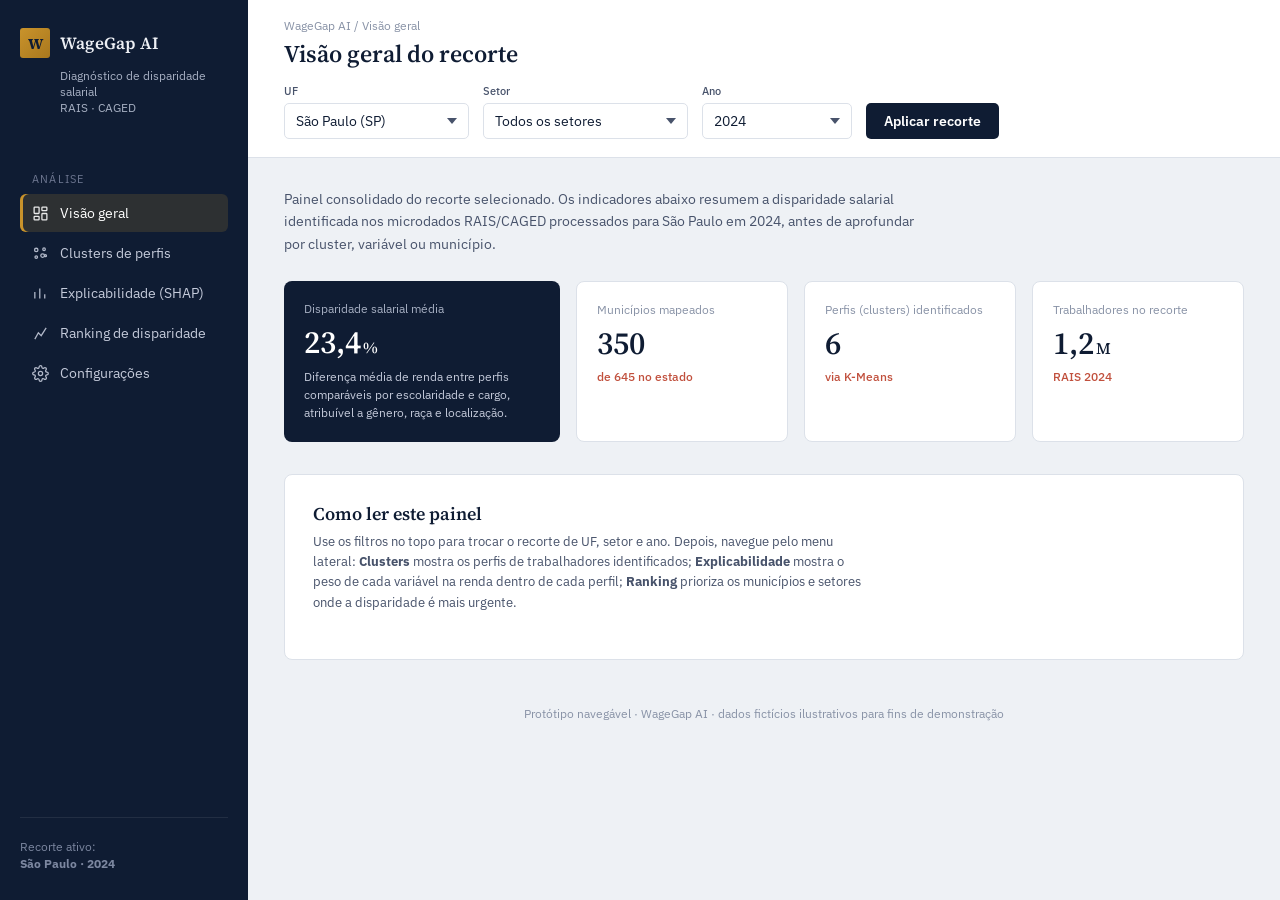
==== Front-end/index.html @ 0da6ce78 "aplicando docker e construindo o banco Aplicamos o docker compose no projeto, isso permite definir e" ====
<!DOCTYPE html>
<html lang="pt-BR">
<head>
  <meta charset="UTF-8">
  <meta name="viewport" content="width=device-width, initial-scale=1.0">
  <title>WageGap AI — Protótipo</title>

  <!-- Google Fonts -->
  <link rel="preconnect" href="https://fonts.googleapis.com">
  <link href="https://fonts.googleapis.com/css2?family=Source+Serif+4:opsz,wght@8..60,400;8..60,500;8..60,600;8..60,700&family=IBM+Plex+Sans:wght@400;500;600;700&display=swap" rel="stylesheet">

  <!-- Estilos CSS -->
  <link rel="stylesheet" href="style.css">
</head>

<body>

  <!-- Container principal da aplicação -->
  <div class="app">

    <!-- Início da Sidebar (Menu Lateral) -->
    <aside class="sidebar">

      <!-- Logo e Identidade da Marca -->
      <div class="brand">
        <div class="brand-mark">W</div>
        <div class="brand-name">WageGap AI</div>
      </div>

      <div class="brand-sub">
        Diagnóstico de disparidade salarial<br>
        RAIS · CAGED
      </div>

      <!-- Rótulo da Seção de Navegação -->
      <div class="nav-section-label">
        Análise
      </div>

      <!-- Links/Botões de Navegação Principal -->
      <nav class="primary-nav">

        <button class="nav-item active" data-target="screen-home">
          <svg class="nav-icon" viewBox="0 0 24 24" fill="none" stroke="currentColor" stroke-width="1.8">
            <rect x="3" y="3" width="7" height="9" rx="1"/>
            <rect x="14" y="3" width="7" height="5" rx="1"/>
            <rect x="14" y="12" width="7" height="9" rx="1"/>
            <rect x="3" y="16" width="7" height="5" rx="1"/>
          </svg>
          Visão geral
        </button>

        <button class="nav-item" data-target="screen-clusters">
          <svg class="nav-icon" viewBox="0 0 24 24" fill="none" stroke="currentColor" stroke-width="1.8">
            <circle cx="6" cy="7" r="2.4"/>
            <circle cx="17" cy="6" r="1.8"/>
            <circle cx="15" cy="15" r="2.6"/>
            <circle cx="6" cy="17" r="1.8"/>
            <circle cx="19" cy="15" r="1.4"/>
          </svg>
          Clusters de perfis
        </button>

        <button class="nav-item" data-target="screen-shap">
          <svg class="nav-icon" viewBox="0 0 24 24" fill="none" stroke="currentColor" stroke-width="1.8">
            <path d="M4 19V10 M11 19V5 M18 19V13"/>
          </svg>
          Explicabilidade (SHAP)
        </button>

        <button class="nav-item" data-target="screen-ranking">
          <svg class="nav-icon" viewBox="0 0 24 24" fill="none" stroke="currentColor" stroke-width="1.8">
            <path d="M4 20L9 11L13 15L20 4"/>
          </svg>
          Ranking de disparidade
        </button>

        <button class="nav-item" data-target="screen-settings">
          <svg class="nav-icon" viewBox="0 0 24 24" fill="none" stroke="currentColor" stroke-width="1.8" stroke-linecap="round" stroke-linejoin="round">
            <circle cx="12" cy="12" r="3"/>
            <path d="M19.4 15a1.65 1.65 0 0 0 .33 1.82l.06.06a2 2 0 0 1 0 2.83 2 2 0 0 1-2.83 0l-.06-.06a1.65 1.65 0 0 0-1.82-.33 1.65 1.65 0 0 0-1 1.51V21a2 2 0 0 1-2 2 2 2 0 0 1-2-2v-.09A1.65 1.65 0 0 0 9 19.4a1.65 1.65 0 0 0-1.82.33l-.06.06a2 2 0 0 1-2.83 0 2 2 0 0 1 0-2.83l.06-.06a1.65 1.65 0 0 0 .33-1.82 1.65 1.65 0 0 0-1.51-1H3a2 2 0 0 1-2-2 2 2 0 0 1 2-2h.09A1.65 1.65 0 0 0 4.6 9a1.65 1.65 0 0 0-.33-1.82l-.06-.06a2 2 0 0 1 0-2.83 2 2 0 0 1 2.83 0l.06.06a1.65 1.65 0 0 0 1.82.33H9a1.65 1.65 0 0 0 1-1.51V3a2 2 0 0 1 2-2 2 2 0 0 1 2 2v.09a1.65 1.65 0 0 0 1 1.51 1.65 1.65 0 0 0 1.82-.33l.06-.06a2 2 0 0 1 2.83 0 2 2 0 0 1 0 2.83l-.06.06a1.65 1.65 0 0 0-.33 1.82V9a1.65 1.65 0 0 0 1.51 1H21a2 2 0 0 1 2 2 2 2 0 0 1-2 2h-.09a1.65 1.65 0 0 0-1.51 1z"/>
          </svg>
          Configurações
        </button>

      </nav>

      <!-- Rodapé da Sidebar (Informações do Recorte Ativo) -->
      <div class="sidebar-footer">
        Recorte ativo:<br>
        <strong>São Paulo · 2024</strong>
      </div>

    </aside>
    <!-- Fim da Sidebar -->


    <!-- Início da Área Principal (Main Content) -->
    <main>

      <!-- Início do Topbar / Navbar (Cabeçalho) -->
      <div class="topbar">

        <div class="breadcrumb" id="breadcrumb">
          WageGap AI / Visão geral
        </div>

        <h1 id="page-title">
          Visão geral do recorte
        </h1>

        <!-- Filtros do Topbar -->
        <div class="filters">

          <div class="field">
            <label for="f-uf">UF</label>
            <select id="f-uf">
              <option>São Paulo (SP)</option>
              <option>Bahia (BA)</option>
              <option>Amazonas (AM)</option>
              <option>Rio Grande do Sul (RS)</option>
            </select>
          </div>

          <div class="field">
            <label for="f-setor">Setor</label>
            <select id="f-setor">
              <option>Todos os setores</option>
              <option>Tecnologia da Informação</option>
              <option>Indústria Automotiva</option>
              <option>Comércio Varejista</option>
              <option>Construção Civil</option>
              <option>Saúde</option>
            </select>
          </div>

          <div class="field">
            <label for="f-ano">Ano</label>
            <select id="f-ano">
              <option>2024</option>
              <option>2023</option>
              <option>2022</option>
            </select>
          </div>

          <button class="btn-apply">
            Aplicar recorte
          </button>

        </div>

      </div>
      <!-- Fim do Topbar -->


      <!-- Início do Conteúdo das Telas -->
      <div class="content">

        <!-- Tela 1: Visão Geral -->
        <section class="screen active" id="screen-home">

          <p class="lede">
            Painel consolidado do recorte selecionado.
            Os indicadores abaixo resumem a disparidade salarial
            identificada nos microdados RAIS/CAGED processados
            para São Paulo em 2024, antes de aprofundar por
            cluster, variável ou município.
          </p>

          <!-- Cards de KPIs -->
          <div class="kpi-row">

            <div class="kpi featured">
              <div class="kpi-label">Disparidade salarial média</div>
              <div class="kpi-value">23,4<small>%</small></div>
              <div class="kpi-note">
                Diferença média de renda entre perfis comparáveis
                por escolaridade e cargo, atribuível a gênero,
                raça e localização.
              </div>
            </div>

            <div class="kpi">
              <div class="kpi-label">Municípios mapeados</div>
              <div class="kpi-value">350</div>
              <div class="kpi-delta">de 645 no estado</div>
            </div>

            <div class="kpi">
              <div class="kpi-label">Perfis (clusters) identificados</div>
              <div class="kpi-value">6</div>
              <div class="kpi-delta">via K-Means</div>
            </div>

            <div class="kpi">
              <div class="kpi-label">Trabalhadores no recorte</div>
              <div class="kpi-value">1,2<small>M</small></div>
              <div class="kpi-delta">RAIS 2024</div>
            </div>

          </div>

          <!-- Bloco Informativo -->
          <section class="block">
            <div class="block-head">
              <h2>Como ler este painel</h2>
            </div>
            <p class="block-desc">
              Use os filtros no topo para trocar o recorte de UF,
              setor e ano. Depois, navegue pelo menu lateral:
              <strong>Clusters</strong> mostra os perfis de
              trabalhadores identificados;
              <strong>Explicabilidade</strong> mostra o peso de
              cada variável na renda dentro de cada perfil;
              <strong>Ranking</strong> prioriza os municípios
              e setores onde a disparidade é mais urgente.
            </p>
          </section>

        </section>


        <!-- Tela 2: Clusters -->
        <section class="screen" id="screen-clusters">

          <p class="lede">
            Segmentação dos trabalhadores do recorte em perfis
            (clusters) com características socioeconômicas
            semelhantes, via K-Means. Cada ponto representa
            um grupo de trabalhadores; a posição reflete renda
            e escolaridade médias.
          </p>

          <section class="block">
            <div class="block-head">
              <h2>Mapa de clusters</h2>
            </div>

            <div class="cluster-layout">

              <!-- Gráfico SVG e Legenda -->
              <div>
                <svg viewBox="0 0 480 300" width="100%" height="auto" role="img" aria-label="Gráfico de dispersão dos clusters">
                  <line x1="40" y1="10" x2="40" y2="260" stroke="#DCE1E9"/>
                  <line x1="40" y1="260" x2="460" y2="260" stroke="#DCE1E9"/>
                  <text x="10" y="20" font-family="IBM Plex Sans" font-size="10" fill="#8892A6">Renda</text>
                  <text x="420" y="278" font-family="IBM Plex Sans" font-size="10" fill="#8892A6">Escolaridade</text>

                  <circle cx="90" cy="210" r="20" fill="#C9932B" opacity="0.75"/>
                  <circle cx="120" cy="230" r="12" fill="#C9932B" opacity="0.55"/>
                  <circle cx="170" cy="150" r="24" fill="#2C7A72" opacity="0.75"/>
                  <circle cx="210" cy="170" r="14" fill="#2C7A72" opacity="0.5"/>
                  <circle cx="280" cy="110" r="27" fill="#48536B" opacity="0.7"/>
                  <circle cx="330" cy="90" r="16" fill="#48536B" opacity="0.5"/>
                  <circle cx="380" cy="60" r="22" fill="#C1503D" opacity="0.7"/>
                  <circle cx="360" cy="140" r="13" fill="#C1503D" opacity="0.45"/>
                </svg>

                <div class="legend">
                  <div class="legend-item">
                    <span class="legend-dot gold"></span>
                    Perfil A — Serviços gerais, baixa escolaridade
                  </div>

                  <div class="legend-item">
                    <span class="legend-dot teal"></span>
                    Perfil B — Técnico, escolaridade média
                  </div>

                  <div class="legend-item">
                    <span class="legend-dot slate"></span>
                    Perfil C — Administrativo/gestão
                  </div>

                  <div class="legend-item">
                    <span class="legend-dot rust"></span>
                    Perfil D — Especialistas, alta escolaridade
                  </div>
                </div>
              </div>

              <!-- Lista de Cards dos Perfis -->
              <div class="cluster-cards">

                <div class="cluster-card profile-a">
                  <h3>Perfil A · Serviços gerais</h3>
                  <p>
                    18% dos trabalhadores do recorte.
                    Maior disparidade de gênero observada
                    entre os 6 perfis (29%).
                  </p>
                </div>

                <div class="cluster-card profile-b">
                  <h3>Perfil B · Técnico</h3>
                  <p>
                    24% dos trabalhadores.
                    Disparidade racial acima da média
                    setorial (21%).
                  </p>
                </div>

                <div class="cluster-card profile-c">
                  <h3>Perfil C · Administrativo/gestão</h3>
                  <p>
                    15% dos trabalhadores.
                    Disparidade concentrada em cargos
                    de liderança (26%).
                  </p>
                </div>

                <div class="cluster-card profile-d">
                  <h3>Perfil D · Especialistas</h3>
                  <p>
                    9% dos trabalhadores.
                    Menor disparidade relativa do
                    recorte (12%).
                  </p>
                </div>

              </div>

            </div>

          </section>

        </section>


        <!-- Tela 3: Explicabilidade (SHAP) -->
        <section class="screen" id="screen-shap">

          <p class="lede">
            Peso relativo de cada variável na composição da renda,
            segundo o modelo de regressão treinado sobre o recorte,
            explicado via SHAP. Selecione um perfil para ver os
            pesos específicos daquele cluster.
          </p>

          <section class="block">
            <div class="block-head">
              <h2>Peso das variáveis na renda</h2>
            </div>

            <div class="shap-controls">
              <div class="field">
                <label for="f-cluster">Perfil (cluster)</label>
                <select id="f-cluster">
                  <option>Perfil A — Serviços gerais</option>
                  <option>Perfil B — Técnico</option>
                  <option>Perfil C — Administrativo/gestão</option>
                  <option>Perfil D — Especialistas</option>
                </select>
              </div>
            </div>

            <!-- Barras de Impacto SHAP -->
            <div class="bar-row">
              <div class="bar-label">Qualificação/cargo</div>
              <div class="bar-track">
                <div class="bar-fill bar-qualificacao">
                  <span>0,41</span>
                </div>
              </div>
            </div>

            <div class="bar-row">
              <div class="bar-label">Gênero</div>
              <div class="bar-track">
                <div class="bar-fill bar-genero">
                  <span>0,29</span>
                </div>
              </div>
            </div>

            <div class="bar-row">
              <div class="bar-label">Localização</div>
              <div class="bar-track">
                <div class="bar-fill bar-localizacao">
                  <span>0,17</span>
                </div>
              </div>
            </div>

            <div class="bar-row">
              <div class="bar-label">Raça</div>
              <div class="bar-track">
                <div class="bar-fill bar-raca">
                  <span>0,13</span>
                </div>
              </div>
            </div>

            <div class="callout">
              No Perfil A (Serviços gerais), gênero responde por
              29% do peso explicativo sobre a renda — acima da
              média do recorte (22%) — indicando prioridade para
              políticas de capacitação voltadas a esse perfil.
            </div>

          </section>

        </section>


        <!-- Tela 4: Ranking de Disparidade -->
        <section class="screen" id="screen-ranking">

          <p class="lede">
            Municípios e setores do recorte ordenados pelo índice
            de disparidade salarial, para priorização de políticas
            públicas de capacitação profissional.
          </p>

          <section class="block">
            <div class="block-head">
              <h2>Ranking de disparidade</h2>
            </div>

            <table>
              <thead>
                <tr>
                  <th class="col-rank">#</th>
                  <th>Município</th>
                  <th>Setor</th>
                  <th class="num">Trabalhadores</th>
                  <th class="num">Índice de disparidade</th>
                  <th class="col-priority">Prioridade</th>
                </tr>
              </thead>

              <tbody>
                <tr class="top">
                  <td><span class="rank-badge">1</span></td>
                  <td>Guarulhos (SP)</td>
                  <td>Indústria Automotiva</td>
                  <td class="num">48.200</td>
                  <td class="num">31,2%</td>
                  <td><span class="pill high">Alta</span></td>
                </tr>

                <tr class="top">
                  <td><span class="rank-badge">2</span></td>
                  <td>Osasco (SP)</td>
                  <td>Comércio Varejista</td>
                  <td class="num">36.900</td>
                  <td class="num">28,7%</td>
                  <td><span class="pill high">Alta</span></td>
                </tr>

                <tr class="top">
                  <td><span class="rank-badge">3</span></td>
                  <td>Campinas (SP)</td>
                  <td>Tecnologia da Informação</td>
                  <td class="num">52.500</td>
                  <td class="num">26,1%</td>
                  <td><span class="pill high">Alta</span></td>
                </tr>

                <tr>
                  <td><span class="rank-badge">4</span></td>
                  <td>São Bernardo do Campo (SP)</td>
                  <td>Indústria Automotiva</td>
                  <td class="num">41.100</td>
                  <td class="num">22,4%</td>
                  <td><span class="pill mid">Média</span></td>
                </tr>

                <tr>
                  <td><span class="rank-badge">5</span></td>
                  <td>Sorocaba (SP)</td>
                  <td>Construção Civil</td>
                  <td class="num">18.300</td>
                  <td class="num">19,8%</td>
                  <td><span class="pill mid">Média</span></td>
                </tr>

                <tr>
                  <td><span class="rank-badge">6</span></td>
                  <td>Ribeirão Preto (SP)</td>
                  <td>Saúde</td>
                  <td class="num">22.700</td>
                  <td class="num">14,3%</td>
                  <td><span class="pill low">Baixa</span></td>
                </tr>
              </tbody>
            </table>

          </section>

        </section>

        <!-- Rodapé da Página -->
        <footer class="page-note">
          Protótipo navegável · WageGap AI · dados fictícios
          ilustrativos para fins de demonstração
        </footer>

      </div>
      <!-- Fim do Conteúdo das Telas -->

    </main>
    <!-- Fim da Área Principal -->

  </div>

  <!-- Script JavaScript -->
  <script src="script.js"></script>

</body>
</html>
---- Front-end/style.css ----
:root{
  --ink:#0F1C33;
  --ink-2:#182A4A;
  --slate:#48536B;
  --slate-soft:#8892A6;
  --paper:#EEF1F5;
  --paper-card:#FFFFFF;
  --line:#DCE1E9;
  --gold:#C9932B;
  --gold-soft:#F3E4C4;
  --teal:#2C7A72;
  --teal-soft:#DCEEEC;
  --rust:#C1503D;
  --rust-soft:#F5DED8;

  --serif:'Source Serif 4', Georgia, serif;
  --sans:'IBM Plex Sans', -apple-system, sans-serif;
}


*{
  box-sizing:border-box;
}


html,
body{
  margin:0;
  padding:0;
}


body{
  font-family:var(--sans);
  background:var(--paper);
  color:var(--ink);
  -webkit-font-smoothing:antialiased;
}


.app{
  display:grid;
  grid-template-columns:248px 1fr;
  min-height:100vh;
}


/* ========================= */
/* SIDEBAR */
/* ========================= */

.sidebar{
  background:var(--ink);
  color:#EDEFF4;
  padding:28px 20px;
  display:flex;
  flex-direction:column;
  position:sticky;
  top:0;
  height:100vh;
}


.brand{
  display:flex;
  align-items:center;
  gap:10px;
  margin-bottom:8px;
}


.brand-mark{
  width:30px;
  height:30px;
  border-radius:3px;

  background:linear-gradient(
    135deg,
    var(--gold),
    #A9781E
  );

  display:flex;
  align-items:center;
  justify-content:center;

  font-family:var(--serif);
  font-weight:700;
  font-size:15px;

  color:var(--ink);

  flex-shrink:0;
}


.brand-name{
  font-family:var(--serif);
  font-size:17px;
  font-weight:600;
  letter-spacing:0.2px;
}


.brand-sub{
  font-size:11.5px;
  color:#A6AFC2;

  margin:2px 0 30px 40px;

  line-height:1.4;
}


nav.primary-nav{
  display:flex;
  flex-direction:column;
  gap:2px;
}


.nav-item{
  display:flex;
  align-items:center;
  gap:11px;

  padding:10px 12px;

  border-radius:6px;

  color:#C4CADA;

  font-size:14px;

  cursor:pointer;

  border:none;
  background:transparent;

  text-align:left;

  font-family:var(--sans);

  transition:
    background .15s ease,
    color .15s ease;
}


.nav-item:hover{
  background:rgba(255,255,255,0.06);
  color:#fff;
}


.nav-item.active{
  background:rgba(201,147,43,0.16);
  color:#fff;

  box-shadow:
    inset 3px 0 0 var(--gold);
}


.nav-icon{
  width:17px;
  height:17px;
  flex-shrink:0;

  opacity:.9;
}


.nav-section-label{
  font-size:10.5px;

  text-transform:uppercase;

  letter-spacing:1.2px;

  color:#6E7791;

  margin:26px 0 8px 12px;
}


.sidebar-footer{
  margin-top:auto;

  padding-top:20px;

  border-top:
    1px solid rgba(255,255,255,0.08);

  font-size:11.5px;

  color:#7C87A0;

  line-height:1.5;
}


/* ========================= */
/* MAIN */
/* ========================= */

main{
  padding:0;
  min-width:0;
}


.topbar{
  background:var(--paper-card);

  border-bottom:
    1px solid var(--line);

  padding:18px 36px;

  position:sticky;

  top:0;

  z-index:5;
}


.breadcrumb{
  font-size:12px;

  color:var(--slate-soft);

  margin-bottom:4px;
}


.topbar h1{
  font-family:var(--serif);

  font-size:24px;

  font-weight:600;

  margin:0 0 14px 0;

  color:var(--ink);
}


.filters{
  display:flex;

  align-items:flex-end;

  gap:14px;

  flex-wrap:wrap;
}


.field{
  display:flex;

  flex-direction:column;

  gap:5px;
}


.field label{
  font-size:11px;

  color:var(--slate);

  font-weight:500;
}


.field select{
  font-family:var(--sans);

  font-size:13.5px;

  padding:8px 30px 8px 11px;

  border:
    1px solid var(--line);

  border-radius:5px;

  background:#fff
    url('data:image/svg+xml;utf8,<svg xmlns="http://www.w3.org/2000/svg" width="10" height="6"><path d="M0 0 L5 6 L10 0" fill="%2348536B"/></svg>')
    no-repeat
    right 11px
    center;

  color:var(--ink);

  min-width:150px;

  appearance:none;

  cursor:pointer;
}


.btn-apply{
  font-family:var(--sans);

  font-size:13.5px;

  font-weight:600;

  padding:9px 18px;

  background:var(--ink);

  color:#fff;

  border:none;

  border-radius:5px;

  cursor:pointer;
}


.btn-apply:hover{
  background:var(--ink-2);
}


.content{
  padding:30px 36px 60px 36px;
}


.screen{
  display:none;
}


.screen.active{
  display:block;

  animation:
    fadeIn .25s ease;
}


@keyframes fadeIn{

  from{
    opacity:0;
    transform:translateY(4px);
  }

  to{
    opacity:1;
    transform:none;
  }

}


.lede{
  font-size:14px;

  color:var(--slate);

  max-width:640px;

  line-height:1.6;

  margin:0 0 26px 0;
}


/* ========================= */
/* KPI */
/* ========================= */

.kpi-row{
  display:grid;

  grid-template-columns:
    1.3fr 1fr 1fr 1fr;

  gap:16px;

  margin-bottom:32px;
}


.kpi{
  background:var(--paper-card);

  border:
    1px solid var(--line);

  border-radius:8px;

  padding:20px 20px;
}


.kpi.featured{
  background:var(--ink);

  color:#fff;

  border:none;
}


.kpi-label{
  font-size:11.5px;

  color:var(--slate-soft);

  margin-bottom:10px;
}


.kpi.featured .kpi-label{
  color:#A6AFC2;
}


.kpi-value{
  font-family:var(--serif);

  font-size:32px;

  font-weight:600;

  font-variant-numeric:tabular-nums;

  line-height:1;
}


.kpi-value small{
  font-size:16px;

  font-weight:500;

  margin-left:2px;
}


.kpi-delta{
  font-size:12px;

  margin-top:10px;

  color:var(--rust);

  font-weight:500;
}


.kpi-delta.up{
  color:var(--rust);
}


.kpi.featured .kpi-note{
  font-size:12px;

  color:#C4CADA;

  margin-top:10px;

  line-height:1.5;
}


/* ========================= */
/* BLOCKS */
/* ========================= */

section.block{
  background:var(--paper-card);

  border:
    1px solid var(--line);

  border-radius:8px;

  padding:26px 28px;

  margin-bottom:22px;
}


.block-head{
  display:flex;

  justify-content:space-between;

  align-items:baseline;

  margin-bottom:4px;

  gap:20px;
}


.block-head h2{
  font-family:var(--serif);

  font-size:18px;

  font-weight:600;

  margin:0;
}


.block-desc{
  font-size:13px;

  color:var(--slate);

  margin:6px 0 20px 0;

  max-width:560px;

  line-height:1.55;
}


/* ========================= */
/* TABLE */
/* ========================= */

table{
  width:100%;

  border-collapse:collapse;

  font-size:13px;
}


th{
  text-align:left;

  font-size:11px;

  text-transform:uppercase;

  letter-spacing:.5px;

  color:var(--slate-soft);

  font-weight:600;

  padding:0 12px 10px 12px;

  border-bottom:
    1px solid var(--line);
}


td{
  padding:13px 12px;

  border-bottom:
    1px solid var(--line);

  color:var(--ink);
}


tr:last-child td{
  border-bottom:none;
}


td.num{
  font-variant-numeric:tabular-nums;

  text-align:right;
}


th.num{
  text-align:right;
}


.rank-badge{
  display:inline-flex;

  align-items:center;

  justify-content:center;

  width:22px;
  height:22px;

  border-radius:5px;

  background:var(--paper);

  color:var(--slate);

  font-size:11.5px;

  font-weight:600;

  margin-right:9px;
}


tr.top .rank-badge{
  background:var(--gold);

  color:#fff;
}


.pill{
  display:inline-block;

  font-size:11px;

  font-weight:600;

  padding:3px 9px;

  border-radius:20px;
}


.pill.high{
  background:var(--rust-soft);

  color:var(--rust);
}


.pill.mid{
  background:var(--gold-soft);

  color:#8A6212;
}


.pill.low{
  background:var(--teal-soft);

  color:var(--teal);
}


/* ========================= */
/* CLUSTERS */
/* ========================= */

.cluster-layout{
  display:grid;

  grid-template-columns:
    1.4fr 1fr;

  gap:20px;

  align-items:start;
}


.legend{
  display:flex;

  flex-direction:column;

  gap:10px;

  margin-top:16px;
}


.legend-item{
  display:flex;

  align-items:center;

  gap:9px;

  font-size:12.5px;

  color:var(--slate);
}


.legend-dot{
  width:10px;

  height:10px;

  border-radius:50%;

  flex-shrink:0;
}


.cluster-cards{
  display:flex;

  flex-direction:column;

  gap:12px;
}


.cluster-card{
  border:
    1px solid var(--line);

  border-left:
    4px solid var(--gold);

  border-radius:6px;

  padding:13px 15px;
}


.cluster-card h3{
  font-family:var(--sans);

  font-size:13.5px;

  font-weight:600;

  margin:0 0 4px 0;
}


.cluster-card p{
  font-size:12px;

  color:var(--slate);

  margin:0;

  line-height:1.5;
}


/* ========================= */
/* SHAP */
/* ========================= */

.shap-controls{
  display:flex;

  align-items:center;

  gap:12px;

  margin-bottom:22px;
}


.bar-row{
  display:flex;

  align-items:center;

  gap:14px;

  margin-bottom:16px;
}


.bar-label{
  width:150px;

  font-size:13px;

  color:var(--ink);

  flex-shrink:0;
}


.bar-track{
  flex:1;

  background:var(--paper);

  border-radius:4px;

  height:26px;

  position:relative;

  overflow:hidden;
}


.bar-fill{
  height:100%;

  border-radius:4px;

  display:flex;

  align-items:center;
}


.bar-fill span{
  font-size:11.5px;

  color:#fff;

  font-weight:600;

  margin-left:auto;

  margin-right:9px;

  font-variant-numeric:tabular-nums;
}


.callout{
  background:var(--gold-soft);

  border-radius:6px;

  padding:14px 16px;

  font-size:12.5px;

  color:#7A5A16;

  line-height:1.6;

  margin-top:6px;
}


/* ========================= */
/* FOOTER */
/* ========================= */

footer.page-note{
  font-size:11.5px;

  color:var(--slate-soft);

  text-align:center;

  padding:24px 0 6px 0;
}


/* ========================= */
/* RESPONSIVO */
/* ========================= */

@media (max-width:900px){

  .app{
    grid-template-columns:1fr;
  }

  .sidebar{
    position:relative;

    height:auto;
  }

  .kpi-row{
    grid-template-columns:
      1fr 1fr;
  }

  .cluster-layout{
    grid-template-columns:1fr;
  }

}
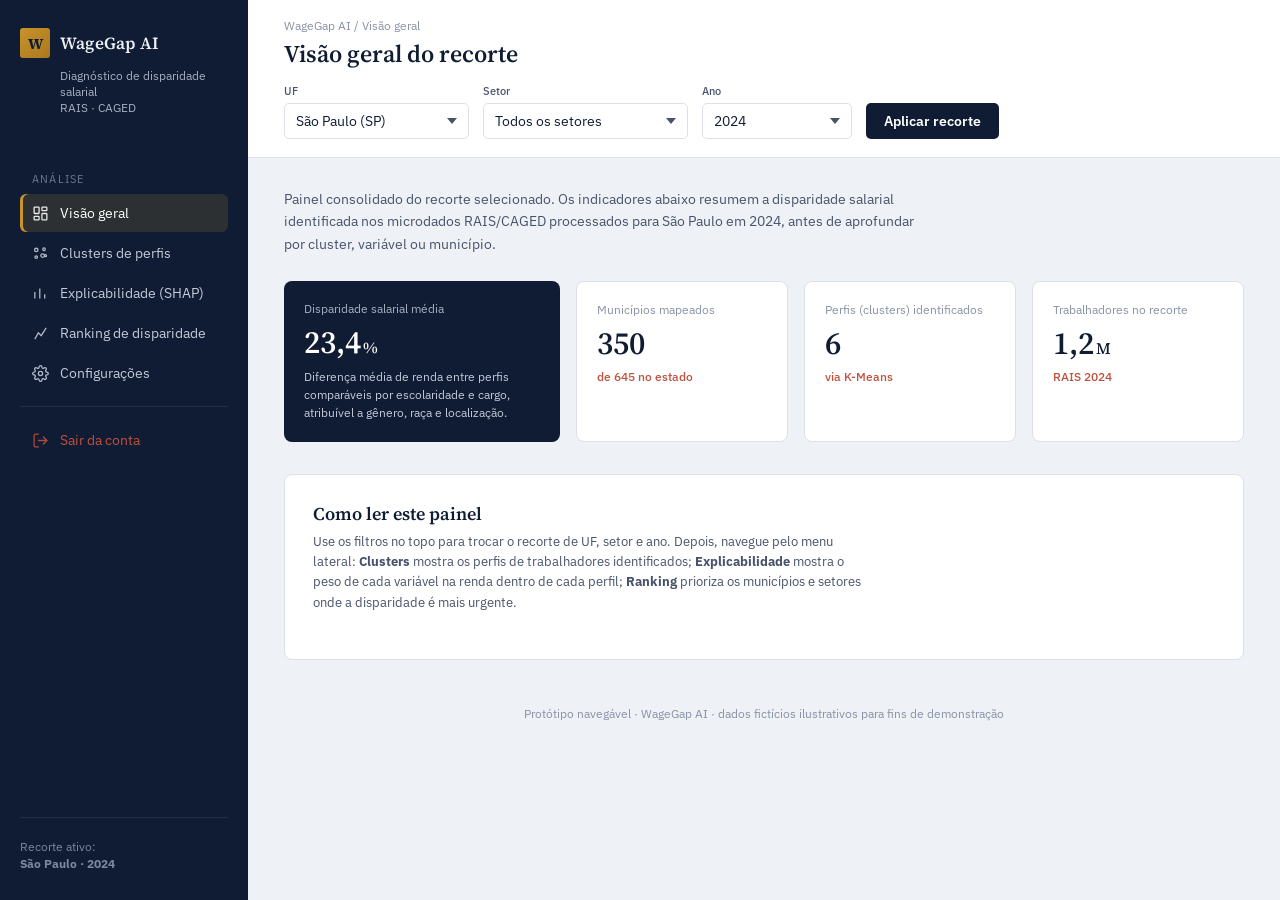
==== commit e490bf29: "Atualização do codigo Atualização do codigo" ====
--- a/Front-end/index.html
+++ b/Front-end/index.html
@@ -84,6 +84,18 @@
         </button>
 
       </nav>
+
+      <!-- Sair da conta -->
+      <div class="nav-logout-wrap">
+        <button class="nav-item nav-logout" id="logout-btn">
+          <svg class="nav-icon" viewBox="0 0 24 24" fill="none" stroke="currentColor" stroke-width="1.8" stroke-linecap="round" stroke-linejoin="round">
+            <path d="M9 21H5a2 2 0 0 1-2-2V5a2 2 0 0 1 2-2h4"/>
+            <path d="M16 17l5-5-5-5"/>
+            <path d="M21 12H9"/>
+          </svg>
+          Sair da conta
+        </button>
+      </div>
 
       <!-- Rodapé da Sidebar (Informações do Recorte Ativo) -->
       <div class="sidebar-footer">
@@ -490,6 +502,201 @@
 
         </section>
 
+        <!-- Tela 5: Configurações -->
+        <section class="screen" id="screen-settings">
+
+          <p class="lede">
+            Gerencie seus dados de acesso, preferências de exibição
+            do dashboard e as opções padrão usadas nas análises de
+            disparidade salarial.
+          </p>
+
+          <!-- Grade 2 colunas x 3 linhas -->
+          <div class="settings-grid">
+
+            <!-- Perfil -->
+            <section class="block">
+              <div class="block-head">
+                <h2>Perfil</h2>
+              </div>
+              <p class="block-desc">
+                Informações usadas para identificar você dentro da equipe.
+              </p>
+
+              <div class="settings-profile">
+                <div class="settings-avatar">FS</div>
+                <div>
+                  <div class="settings-profile-name">Felipe Salinas Caodaglio</div>
+                  <div class="settings-profile-sub">RA 25005976 · Equipe WageGap AI</div>
+                </div>
+              </div>
+
+              <div class="settings-fields-row">
+                <div class="field">
+                  <label for="set-nome">Nome completo</label>
+                  <input type="text" id="set-nome" value="Felipe Salinas Caodaglio">
+                </div>
+                <div class="field">
+                  <label for="set-email">E-mail</label>
+                  <input type="email" id="set-email" value="felipe.salinas@exemplo.com">
+                </div>
+              </div>
+
+              <div class="settings-row">
+                <div>
+                  <div class="settings-row-title">Alterar senha</div>
+                  <div class="settings-row-desc">Recomendado a cada 90 dias para manter a conta segura.</div>
+                </div>
+                <button type="button" class="btn-outline-sm">Alterar senha</button>
+              </div>
+            </section>
+
+            <!-- Aparência -->
+            <section class="block">
+              <div class="block-head">
+                <h2>Aparência</h2>
+              </div>
+              <p class="block-desc">
+                Ajuste como o dashboard é exibido para você.
+              </p>
+
+              <div class="settings-row">
+                <div>
+                  <div class="settings-row-title">Modo claro / escuro</div>
+                  <div class="settings-row-desc">Alterna entre o tema claro padrão e um tema escuro para ambientes com pouca luz.</div>
+                </div>
+                <label class="switch">
+                  <input type="checkbox" id="set-theme">
+                  <span class="switch-slider"></span>
+                </label>
+              </div>
+
+              <div class="settings-row">
+                <div>
+                  <div class="settings-row-title">Idioma</div>
+                  <div class="settings-row-desc">Idioma usado nos textos e rótulos do dashboard.</div>
+                </div>
+                <select id="set-idioma">
+                  <option>Português (Brasil)</option>
+                  <option>English (US)</option>
+                  <option>Español</option>
+                </select>
+              </div>
+            </section>
+
+            <!-- Preferências de análise -->
+            <section class="block">
+              <div class="block-head">
+                <h2>Preferências de análise</h2>
+              </div>
+              <p class="block-desc">
+                Recorte carregado automaticamente ao abrir o dashboard.
+              </p>
+
+              <div class="settings-fields-row">
+                <div class="field">
+                  <label for="set-uf">UF padrão</label>
+                  <select id="set-uf">
+                    <option>São Paulo (SP)</option>
+                    <option>Bahia (BA)</option>
+                    <option>Amazonas (AM)</option>
+                    <option>Rio Grande do Sul (RS)</option>
+                  </select>
+                </div>
+                <div class="field">
+                  <label for="set-ano">Ano padrão</label>
+                  <select id="set-ano">
+                    <option>2024</option>
+                    <option>2023</option>
+                    <option>2022</option>
+                  </select>
+                </div>
+              </div>
+            </section>
+
+            <!-- Notificações -->
+            <section class="block">
+              <div class="block-head">
+                <h2>Notificações</h2>
+              </div>
+              <p class="block-desc">
+                Escolha como quer ser avisado sobre novidades nos dados.
+              </p>
+
+              <div class="settings-row">
+                <div>
+                  <div class="settings-row-title">Atualização de dados (RAIS/CAGED)</div>
+                  <div class="settings-row-desc">Avisar quando um novo recorte for processado pelo pipeline de dados.</div>
+                </div>
+                <label class="switch">
+                  <input type="checkbox" checked>
+                  <span class="switch-slider"></span>
+                </label>
+              </div>
+
+              <div class="settings-row">
+                <div>
+                  <div class="settings-row-title">Resumo semanal por e-mail</div>
+                  <div class="settings-row-desc">Principais mudanças no ranking de disparidade da semana.</div>
+                </div>
+                <label class="switch">
+                  <input type="checkbox">
+                  <span class="switch-slider"></span>
+                </label>
+              </div>
+            </section>
+
+            <!-- Segurança -->
+            <section class="block">
+              <div class="block-head">
+                <h2>Segurança</h2>
+              </div>
+              <p class="block-desc">
+                Camadas extras de proteção para sua conta.
+              </p>
+
+              <div class="settings-row">
+                <div>
+                  <div class="settings-row-title">Autenticação em duas etapas</div>
+                  <div class="settings-row-desc">Exige um código adicional enviado por e-mail a cada novo login.</div>
+                </div>
+                <label class="switch">
+                  <input type="checkbox">
+                  <span class="switch-slider"></span>
+                </label>
+              </div>
+            </section>
+
+            <!-- Dados e conta -->
+            <section class="block">
+              <div class="block-head">
+                <h2>Dados e conta</h2>
+              </div>
+              <p class="block-desc">
+                Exportação dos seus dados ou encerramento da conta.
+              </p>
+
+              <div class="settings-row">
+                <div>
+                  <div class="settings-row-title">Exportar dados</div>
+                  <div class="settings-row-desc">Baixe um arquivo CSV com os recortes e análises salvos.</div>
+                </div>
+                <button type="button" class="btn-outline-sm">Exportar CSV</button>
+              </div>
+
+              <div class="settings-row">
+                <div>
+                  <div class="settings-row-title">Excluir conta</div>
+                  <div class="settings-row-desc">Remove permanentemente seu acesso e preferências salvas.</div>
+                </div>
+                <button type="button" class="btn-text-danger">Excluir conta</button>
+              </div>
+            </section>
+
+          </div>
+
+        </section>
+
         <!-- Rodapé da Página -->
         <footer class="page-note">
           Protótipo navegável · WageGap AI · dados fictícios
--- a/Front-end/style.css
+++ b/Front-end/style.css
@@ -13,8 +13,33 @@
   --rust:#C1503D;
   --rust-soft:#F5DED8;
 
+  /* Superfícies escuras fixas (sidebar, botões sólidos, avatar):     */
+  /* continuam com a mesma cor navy nos dois temas, não dependem do   */
+  /* modo claro/escuro — por isso usam um token separado do --ink,    */
+  /* que é o texto e esse sim muda de cor no modo escuro.             */
+  --navy:#0F1C33;
+  --navy-2:#182A4A;
+
   --serif:'Source Serif 4', Georgia, serif;
   --sans:'IBM Plex Sans', -apple-system, sans-serif;
+}
+
+
+/* ========================= */
+/* MODO ESCURO               */
+/* ========================= */
+
+:root[data-theme="dark"]{
+  --ink:#EDEFF4;
+  --ink-2:#FFFFFF;
+  --slate:#A6AFC2;
+  --slate-soft:#7C87A0;
+  --paper:#0B121D;
+  --paper-card:#141E30;
+  --line:#2A3650;
+  --gold-soft:#3A2F17;
+  --teal-soft:#15302B;
+  --rust-soft:#3A1D17;
 }
 
 
@@ -50,7 +75,7 @@
 /* ========================= */
 
 .sidebar{
-  background:var(--ink);
+  background:var(--navy);
   color:#EDEFF4;
   padding:28px 20px;
   display:flex;
@@ -184,6 +209,28 @@
 }
 
 
+.nav-logout-wrap{
+  margin-top:14px;
+
+  padding-top:14px;
+
+  border-top:
+    1px solid rgba(255,255,255,0.08);
+}
+
+
+.nav-logout{
+  color:var(--rust);
+}
+
+
+.nav-logout:hover{
+  background:rgba(193,80,61,0.14);
+
+  color:var(--rust);
+}
+
+
 .sidebar-footer{
   margin-top:auto;
 
@@ -289,7 +336,7 @@
 
   border-radius:5px;
 
-  background:#fff
+  background:var(--paper-card)
     url('data:image/svg+xml;utf8,<svg xmlns="http://www.w3.org/2000/svg" width="10" height="6"><path d="M0 0 L5 6 L10 0" fill="%2348536B"/></svg>')
     no-repeat
     right 11px
@@ -305,6 +352,11 @@
 }
 
 
+:root[data-theme="dark"] .field select{
+  background-image:url('data:image/svg+xml;utf8,<svg xmlns="http://www.w3.org/2000/svg" width="10" height="6"><path d="M0 0 L5 6 L10 0" fill="%238892A6"/></svg>');
+}
+
+
 .btn-apply{
   font-family:var(--sans);
 
@@ -314,7 +366,7 @@
 
   padding:9px 18px;
 
-  background:var(--ink);
+  background:var(--navy);
 
   color:#fff;
 
@@ -327,7 +379,7 @@
 
 
 .btn-apply:hover{
-  background:var(--ink-2);
+  background:var(--navy-2);
 }
 
 
@@ -406,7 +458,7 @@
 
 
 .kpi.featured{
-  background:var(--ink);
+  background:var(--navy);
 
   color:#fff;
 
@@ -844,6 +896,327 @@
   line-height:1.6;
 
   margin-top:6px;
+}
+
+
+/* ========================= */
+/* CONFIGURAÇÕES */
+/* ========================= */
+
+.settings-grid{
+  display:grid;
+
+  grid-template-columns:1fr 1fr;
+
+  gap:14px;
+}
+
+
+.settings-grid .block{
+  margin-bottom:0;
+
+  padding:20px 22px;
+
+  display:flex;
+
+  flex-direction:column;
+}
+
+
+.settings-profile{
+  display:flex;
+
+  align-items:center;
+
+  gap:14px;
+
+  margin-bottom:16px;
+}
+
+
+.settings-avatar{
+  width:52px;
+  height:52px;
+
+  border-radius:50%;
+
+  background:var(--navy);
+
+  color:#fff;
+
+  display:flex;
+
+  align-items:center;
+
+  justify-content:center;
+
+  font-family:var(--serif);
+
+  font-weight:600;
+
+  font-size:18px;
+
+  flex-shrink:0;
+}
+
+
+.settings-profile-name{
+  font-size:14.5px;
+
+  font-weight:600;
+
+  color:var(--ink);
+}
+
+
+.settings-profile-sub{
+  font-size:12px;
+
+  color:var(--slate-soft);
+
+  margin-top:2px;
+}
+
+
+.settings-fields-row{
+  display:grid;
+
+  grid-template-columns:1fr 1fr;
+
+  gap:16px;
+
+  margin-bottom:16px;
+}
+
+
+.settings-fields-row .field input[type="text"],
+.settings-fields-row .field input[type="email"]{
+  font-family:var(--sans);
+
+  font-size:13.5px;
+
+  padding:9px 12px;
+
+  border:1px solid var(--line);
+
+  border-radius:5px;
+
+  background:var(--paper-card);
+
+  color:var(--ink);
+
+  width:100%;
+}
+
+
+.settings-fields-row .field input:focus{
+  outline:none;
+
+  border-color:var(--gold);
+
+  box-shadow:0 0 0 3px var(--gold-soft);
+}
+
+
+.settings-row{
+  display:flex;
+
+  align-items:flex-start;
+
+  justify-content:space-between;
+
+  gap:20px;
+
+  padding:12px 0;
+
+  border-top:1px solid var(--line);
+}
+
+
+.block .settings-row:first-child{
+  border-top:none;
+
+  padding-top:0;
+}
+
+
+.settings-row-title{
+  font-size:13.5px;
+
+  font-weight:600;
+
+  color:var(--ink);
+
+  margin-bottom:3px;
+}
+
+
+.settings-row-desc{
+  font-size:12px;
+
+  color:var(--slate);
+
+  line-height:1.5;
+
+  max-width:360px;
+}
+
+
+.settings-row select{
+  font-family:var(--sans);
+
+  font-size:13px;
+
+  padding:8px 28px 8px 11px;
+
+  border:1px solid var(--line);
+
+  border-radius:5px;
+
+  background:var(--paper-card)
+    url('data:image/svg+xml;utf8,<svg xmlns="http://www.w3.org/2000/svg" width="10" height="6"><path d="M0 0 L5 6 L10 0" fill="%2348536B"/></svg>')
+    no-repeat
+    right 11px
+    center;
+
+  color:var(--ink);
+
+  min-width:150px;
+
+  appearance:none;
+
+  cursor:pointer;
+
+  flex-shrink:0;
+}
+
+
+:root[data-theme="dark"] .settings-row select{
+  background-image:url('data:image/svg+xml;utf8,<svg xmlns="http://www.w3.org/2000/svg" width="10" height="6"><path d="M0 0 L5 6 L10 0" fill="%238892A6"/></svg>');
+}
+
+
+/* ---------- Toggle (switch) ---------- */
+.switch{
+  position:relative;
+
+  display:inline-block;
+
+  width:40px;
+  height:22px;
+
+  flex-shrink:0;
+}
+
+
+.switch input{
+  opacity:0;
+
+  width:0;
+  height:0;
+}
+
+
+.switch-slider{
+  position:absolute;
+
+  cursor:pointer;
+
+  inset:0;
+
+  background:var(--line);
+
+  border-radius:22px;
+
+  transition:background .15s ease;
+}
+
+
+.switch-slider::before{
+  content:"";
+
+  position:absolute;
+
+  width:16px;
+  height:16px;
+
+  left:3px;
+  top:3px;
+
+  background:#fff;
+
+  border-radius:50%;
+
+  transition:transform .15s ease;
+
+  box-shadow:0 1px 2px rgba(15,28,51,0.25);
+}
+
+
+.switch input:checked + .switch-slider{
+  background:var(--gold);
+}
+
+
+.switch input:checked + .switch-slider::before{
+  transform:translateX(18px);
+}
+
+
+/* ---------- Botões auxiliares ---------- */
+.btn-outline-sm{
+  font-family:var(--sans);
+
+  font-size:13px;
+
+  font-weight:600;
+
+  padding:8px 16px;
+
+  background:var(--paper-card);
+
+  color:var(--ink);
+
+  border:1px solid var(--line);
+
+  border-radius:5px;
+
+  cursor:pointer;
+
+  flex-shrink:0;
+
+  white-space:nowrap;
+}
+
+
+.btn-outline-sm:hover{
+  border-color:var(--ink);
+}
+
+
+.btn-text-danger{
+  font-family:var(--sans);
+
+  font-size:13px;
+
+  font-weight:600;
+
+  color:var(--rust);
+
+  background:none;
+
+  border:none;
+
+  cursor:pointer;
+
+  padding:0;
+
+  flex-shrink:0;
+}
+
+
+.btn-text-danger:hover{
+  text-decoration:underline;
 }
 
 
@@ -887,4 +1260,12 @@
     grid-template-columns:1fr;
   }
 
+  .settings-grid{
+    grid-template-columns:1fr;
+  }
+
+  .settings-fields-row{
+    grid-template-columns:1fr;
+  }
+
 }
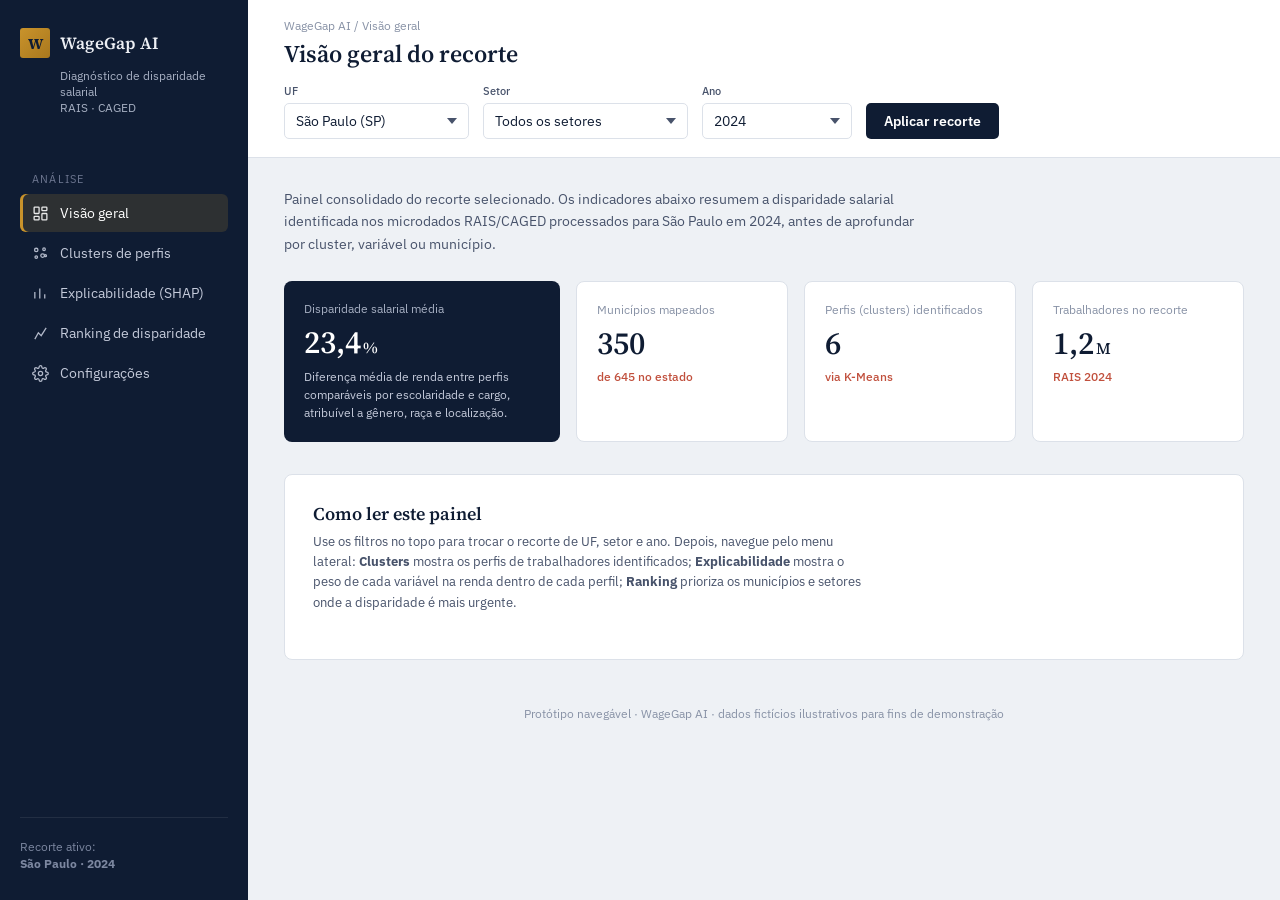
==== commit d790d5a8: "Merge pull request #2 from Rouxxz/add_docker Add docker" ====
--- a/Front-end/index.html
+++ b/Front-end/index.html
@@ -84,18 +84,6 @@
         </button>
 
       </nav>
-
-      <!-- Sair da conta -->
-      <div class="nav-logout-wrap">
-        <button class="nav-item nav-logout" id="logout-btn">
-          <svg class="nav-icon" viewBox="0 0 24 24" fill="none" stroke="currentColor" stroke-width="1.8" stroke-linecap="round" stroke-linejoin="round">
-            <path d="M9 21H5a2 2 0 0 1-2-2V5a2 2 0 0 1 2-2h4"/>
-            <path d="M16 17l5-5-5-5"/>
-            <path d="M21 12H9"/>
-          </svg>
-          Sair da conta
-        </button>
-      </div>
 
       <!-- Rodapé da Sidebar (Informações do Recorte Ativo) -->
       <div class="sidebar-footer">
@@ -502,201 +490,6 @@
 
         </section>
 
-        <!-- Tela 5: Configurações -->
-        <section class="screen" id="screen-settings">
-
-          <p class="lede">
-            Gerencie seus dados de acesso, preferências de exibição
-            do dashboard e as opções padrão usadas nas análises de
-            disparidade salarial.
-          </p>
-
-          <!-- Grade 2 colunas x 3 linhas -->
-          <div class="settings-grid">
-
-            <!-- Perfil -->
-            <section class="block">
-              <div class="block-head">
-                <h2>Perfil</h2>
-              </div>
-              <p class="block-desc">
-                Informações usadas para identificar você dentro da equipe.
-              </p>
-
-              <div class="settings-profile">
-                <div class="settings-avatar">FS</div>
-                <div>
-                  <div class="settings-profile-name">Felipe Salinas Caodaglio</div>
-                  <div class="settings-profile-sub">RA 25005976 · Equipe WageGap AI</div>
-                </div>
-              </div>
-
-              <div class="settings-fields-row">
-                <div class="field">
-                  <label for="set-nome">Nome completo</label>
-                  <input type="text" id="set-nome" value="Felipe Salinas Caodaglio">
-                </div>
-                <div class="field">
-                  <label for="set-email">E-mail</label>
-                  <input type="email" id="set-email" value="felipe.salinas@exemplo.com">
-                </div>
-              </div>
-
-              <div class="settings-row">
-                <div>
-                  <div class="settings-row-title">Alterar senha</div>
-                  <div class="settings-row-desc">Recomendado a cada 90 dias para manter a conta segura.</div>
-                </div>
-                <button type="button" class="btn-outline-sm">Alterar senha</button>
-              </div>
-            </section>
-
-            <!-- Aparência -->
-            <section class="block">
-              <div class="block-head">
-                <h2>Aparência</h2>
-              </div>
-              <p class="block-desc">
-                Ajuste como o dashboard é exibido para você.
-              </p>
-
-              <div class="settings-row">
-                <div>
-                  <div class="settings-row-title">Modo claro / escuro</div>
-                  <div class="settings-row-desc">Alterna entre o tema claro padrão e um tema escuro para ambientes com pouca luz.</div>
-                </div>
-                <label class="switch">
-                  <input type="checkbox" id="set-theme">
-                  <span class="switch-slider"></span>
-                </label>
-              </div>
-
-              <div class="settings-row">
-                <div>
-                  <div class="settings-row-title">Idioma</div>
-                  <div class="settings-row-desc">Idioma usado nos textos e rótulos do dashboard.</div>
-                </div>
-                <select id="set-idioma">
-                  <option>Português (Brasil)</option>
-                  <option>English (US)</option>
-                  <option>Español</option>
-                </select>
-              </div>
-            </section>
-
-            <!-- Preferências de análise -->
-            <section class="block">
-              <div class="block-head">
-                <h2>Preferências de análise</h2>
-              </div>
-              <p class="block-desc">
-                Recorte carregado automaticamente ao abrir o dashboard.
-              </p>
-
-              <div class="settings-fields-row">
-                <div class="field">
-                  <label for="set-uf">UF padrão</label>
-                  <select id="set-uf">
-                    <option>São Paulo (SP)</option>
-                    <option>Bahia (BA)</option>
-                    <option>Amazonas (AM)</option>
-                    <option>Rio Grande do Sul (RS)</option>
-                  </select>
-                </div>
-                <div class="field">
-                  <label for="set-ano">Ano padrão</label>
-                  <select id="set-ano">
-                    <option>2024</option>
-                    <option>2023</option>
-                    <option>2022</option>
-                  </select>
-                </div>
-              </div>
-            </section>
-
-            <!-- Notificações -->
-            <section class="block">
-              <div class="block-head">
-                <h2>Notificações</h2>
-              </div>
-              <p class="block-desc">
-                Escolha como quer ser avisado sobre novidades nos dados.
-              </p>
-
-              <div class="settings-row">
-                <div>
-                  <div class="settings-row-title">Atualização de dados (RAIS/CAGED)</div>
-                  <div class="settings-row-desc">Avisar quando um novo recorte for processado pelo pipeline de dados.</div>
-                </div>
-                <label class="switch">
-                  <input type="checkbox" checked>
-                  <span class="switch-slider"></span>
-                </label>
-              </div>
-
-              <div class="settings-row">
-                <div>
-                  <div class="settings-row-title">Resumo semanal por e-mail</div>
-                  <div class="settings-row-desc">Principais mudanças no ranking de disparidade da semana.</div>
-                </div>
-                <label class="switch">
-                  <input type="checkbox">
-                  <span class="switch-slider"></span>
-                </label>
-              </div>
-            </section>
-
-            <!-- Segurança -->
-            <section class="block">
-              <div class="block-head">
-                <h2>Segurança</h2>
-              </div>
-              <p class="block-desc">
-                Camadas extras de proteção para sua conta.
-              </p>
-
-              <div class="settings-row">
-                <div>
-                  <div class="settings-row-title">Autenticação em duas etapas</div>
-                  <div class="settings-row-desc">Exige um código adicional enviado por e-mail a cada novo login.</div>
-                </div>
-                <label class="switch">
-                  <input type="checkbox">
-                  <span class="switch-slider"></span>
-                </label>
-              </div>
-            </section>
-
-            <!-- Dados e conta -->
-            <section class="block">
-              <div class="block-head">
-                <h2>Dados e conta</h2>
-              </div>
-              <p class="block-desc">
-                Exportação dos seus dados ou encerramento da conta.
-              </p>
-
-              <div class="settings-row">
-                <div>
-                  <div class="settings-row-title">Exportar dados</div>
-                  <div class="settings-row-desc">Baixe um arquivo CSV com os recortes e análises salvos.</div>
-                </div>
-                <button type="button" class="btn-outline-sm">Exportar CSV</button>
-              </div>
-
-              <div class="settings-row">
-                <div>
-                  <div class="settings-row-title">Excluir conta</div>
-                  <div class="settings-row-desc">Remove permanentemente seu acesso e preferências salvas.</div>
-                </div>
-                <button type="button" class="btn-text-danger">Excluir conta</button>
-              </div>
-            </section>
-
-          </div>
-
-        </section>
-
         <!-- Rodapé da Página -->
         <footer class="page-note">
           Protótipo navegável · WageGap AI · dados fictícios
--- a/Front-end/style.css
+++ b/Front-end/style.css
@@ -13,33 +13,8 @@
   --rust:#C1503D;
   --rust-soft:#F5DED8;
 
-  /* Superfícies escuras fixas (sidebar, botões sólidos, avatar):     */
-  /* continuam com a mesma cor navy nos dois temas, não dependem do   */
-  /* modo claro/escuro — por isso usam um token separado do --ink,    */
-  /* que é o texto e esse sim muda de cor no modo escuro.             */
-  --navy:#0F1C33;
-  --navy-2:#182A4A;
-
   --serif:'Source Serif 4', Georgia, serif;
   --sans:'IBM Plex Sans', -apple-system, sans-serif;
-}
-
-
-/* ========================= */
-/* MODO ESCURO               */
-/* ========================= */
-
-:root[data-theme="dark"]{
-  --ink:#EDEFF4;
-  --ink-2:#FFFFFF;
-  --slate:#A6AFC2;
-  --slate-soft:#7C87A0;
-  --paper:#0B121D;
-  --paper-card:#141E30;
-  --line:#2A3650;
-  --gold-soft:#3A2F17;
-  --teal-soft:#15302B;
-  --rust-soft:#3A1D17;
 }
 
 
@@ -75,7 +50,7 @@
 /* ========================= */
 
 .sidebar{
-  background:var(--navy);
+  background:var(--ink);
   color:#EDEFF4;
   padding:28px 20px;
   display:flex;
@@ -209,28 +184,6 @@
 }
 
 
-.nav-logout-wrap{
-  margin-top:14px;
-
-  padding-top:14px;
-
-  border-top:
-    1px solid rgba(255,255,255,0.08);
-}
-
-
-.nav-logout{
-  color:var(--rust);
-}
-
-
-.nav-logout:hover{
-  background:rgba(193,80,61,0.14);
-
-  color:var(--rust);
-}
-
-
 .sidebar-footer{
   margin-top:auto;
 
@@ -336,7 +289,7 @@
 
   border-radius:5px;
 
-  background:var(--paper-card)
+  background:#fff
     url('data:image/svg+xml;utf8,<svg xmlns="http://www.w3.org/2000/svg" width="10" height="6"><path d="M0 0 L5 6 L10 0" fill="%2348536B"/></svg>')
     no-repeat
     right 11px
@@ -352,11 +305,6 @@
 }
 
 
-:root[data-theme="dark"] .field select{
-  background-image:url('data:image/svg+xml;utf8,<svg xmlns="http://www.w3.org/2000/svg" width="10" height="6"><path d="M0 0 L5 6 L10 0" fill="%238892A6"/></svg>');
-}
-
-
 .btn-apply{
   font-family:var(--sans);
 
@@ -366,7 +314,7 @@
 
   padding:9px 18px;
 
-  background:var(--navy);
+  background:var(--ink);
 
   color:#fff;
 
@@ -379,7 +327,7 @@
 
 
 .btn-apply:hover{
-  background:var(--navy-2);
+  background:var(--ink-2);
 }
 
 
@@ -458,7 +406,7 @@
 
 
 .kpi.featured{
-  background:var(--navy);
+  background:var(--ink);
 
   color:#fff;
 
@@ -896,327 +844,6 @@
   line-height:1.6;
 
   margin-top:6px;
-}
-
-
-/* ========================= */
-/* CONFIGURAÇÕES */
-/* ========================= */
-
-.settings-grid{
-  display:grid;
-
-  grid-template-columns:1fr 1fr;
-
-  gap:14px;
-}
-
-
-.settings-grid .block{
-  margin-bottom:0;
-
-  padding:20px 22px;
-
-  display:flex;
-
-  flex-direction:column;
-}
-
-
-.settings-profile{
-  display:flex;
-
-  align-items:center;
-
-  gap:14px;
-
-  margin-bottom:16px;
-}
-
-
-.settings-avatar{
-  width:52px;
-  height:52px;
-
-  border-radius:50%;
-
-  background:var(--navy);
-
-  color:#fff;
-
-  display:flex;
-
-  align-items:center;
-
-  justify-content:center;
-
-  font-family:var(--serif);
-
-  font-weight:600;
-
-  font-size:18px;
-
-  flex-shrink:0;
-}
-
-
-.settings-profile-name{
-  font-size:14.5px;
-
-  font-weight:600;
-
-  color:var(--ink);
-}
-
-
-.settings-profile-sub{
-  font-size:12px;
-
-  color:var(--slate-soft);
-
-  margin-top:2px;
-}
-
-
-.settings-fields-row{
-  display:grid;
-
-  grid-template-columns:1fr 1fr;
-
-  gap:16px;
-
-  margin-bottom:16px;
-}
-
-
-.settings-fields-row .field input[type="text"],
-.settings-fields-row .field input[type="email"]{
-  font-family:var(--sans);
-
-  font-size:13.5px;
-
-  padding:9px 12px;
-
-  border:1px solid var(--line);
-
-  border-radius:5px;
-
-  background:var(--paper-card);
-
-  color:var(--ink);
-
-  width:100%;
-}
-
-
-.settings-fields-row .field input:focus{
-  outline:none;
-
-  border-color:var(--gold);
-
-  box-shadow:0 0 0 3px var(--gold-soft);
-}
-
-
-.settings-row{
-  display:flex;
-
-  align-items:flex-start;
-
-  justify-content:space-between;
-
-  gap:20px;
-
-  padding:12px 0;
-
-  border-top:1px solid var(--line);
-}
-
-
-.block .settings-row:first-child{
-  border-top:none;
-
-  padding-top:0;
-}
-
-
-.settings-row-title{
-  font-size:13.5px;
-
-  font-weight:600;
-
-  color:var(--ink);
-
-  margin-bottom:3px;
-}
-
-
-.settings-row-desc{
-  font-size:12px;
-
-  color:var(--slate);
-
-  line-height:1.5;
-
-  max-width:360px;
-}
-
-
-.settings-row select{
-  font-family:var(--sans);
-
-  font-size:13px;
-
-  padding:8px 28px 8px 11px;
-
-  border:1px solid var(--line);
-
-  border-radius:5px;
-
-  background:var(--paper-card)
-    url('data:image/svg+xml;utf8,<svg xmlns="http://www.w3.org/2000/svg" width="10" height="6"><path d="M0 0 L5 6 L10 0" fill="%2348536B"/></svg>')
-    no-repeat
-    right 11px
-    center;
-
-  color:var(--ink);
-
-  min-width:150px;
-
-  appearance:none;
-
-  cursor:pointer;
-
-  flex-shrink:0;
-}
-
-
-:root[data-theme="dark"] .settings-row select{
-  background-image:url('data:image/svg+xml;utf8,<svg xmlns="http://www.w3.org/2000/svg" width="10" height="6"><path d="M0 0 L5 6 L10 0" fill="%238892A6"/></svg>');
-}
-
-
-/* ---------- Toggle (switch) ---------- */
-.switch{
-  position:relative;
-
-  display:inline-block;
-
-  width:40px;
-  height:22px;
-
-  flex-shrink:0;
-}
-
-
-.switch input{
-  opacity:0;
-
-  width:0;
-  height:0;
-}
-
-
-.switch-slider{
-  position:absolute;
-
-  cursor:pointer;
-
-  inset:0;
-
-  background:var(--line);
-
-  border-radius:22px;
-
-  transition:background .15s ease;
-}
-
-
-.switch-slider::before{
-  content:"";
-
-  position:absolute;
-
-  width:16px;
-  height:16px;
-
-  left:3px;
-  top:3px;
-
-  background:#fff;
-
-  border-radius:50%;
-
-  transition:transform .15s ease;
-
-  box-shadow:0 1px 2px rgba(15,28,51,0.25);
-}
-
-
-.switch input:checked + .switch-slider{
-  background:var(--gold);
-}
-
-
-.switch input:checked + .switch-slider::before{
-  transform:translateX(18px);
-}
-
-
-/* ---------- Botões auxiliares ---------- */
-.btn-outline-sm{
-  font-family:var(--sans);
-
-  font-size:13px;
-
-  font-weight:600;
-
-  padding:8px 16px;
-
-  background:var(--paper-card);
-
-  color:var(--ink);
-
-  border:1px solid var(--line);
-
-  border-radius:5px;
-
-  cursor:pointer;
-
-  flex-shrink:0;
-
-  white-space:nowrap;
-}
-
-
-.btn-outline-sm:hover{
-  border-color:var(--ink);
-}
-
-
-.btn-text-danger{
-  font-family:var(--sans);
-
-  font-size:13px;
-
-  font-weight:600;
-
-  color:var(--rust);
-
-  background:none;
-
-  border:none;
-
-  cursor:pointer;
-
-  padding:0;
-
-  flex-shrink:0;
-}
-
-
-.btn-text-danger:hover{
-  text-decoration:underline;
 }
 
 
@@ -1260,12 +887,4 @@
     grid-template-columns:1fr;
   }
 
-  .settings-grid{
-    grid-template-columns:1fr;
-  }
-
-  .settings-fields-row{
-    grid-template-columns:1fr;
-  }
-
 }
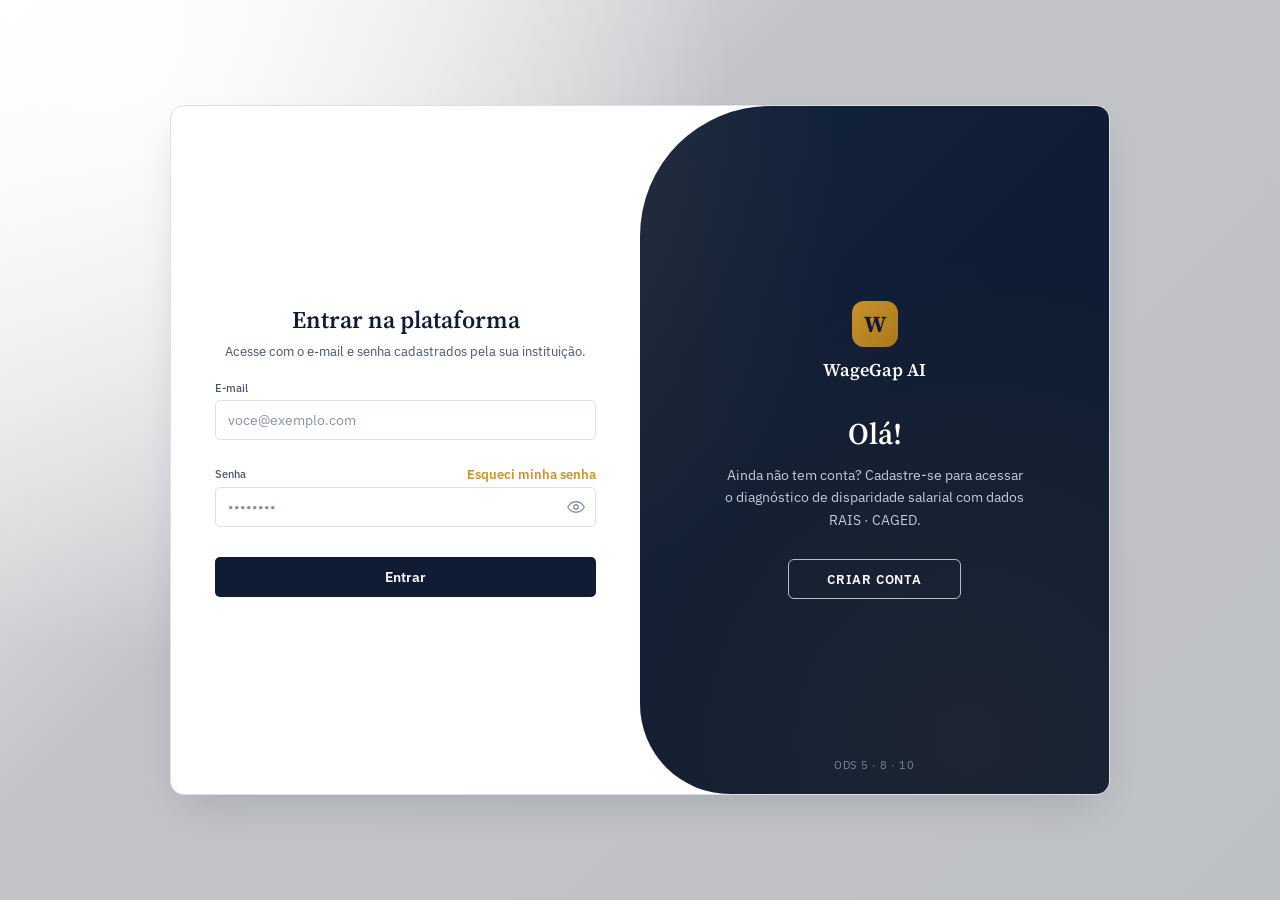
==== commit b10e3c1b: "finalizando frontend finalizamos a parte de detalhes do frontend, porém os dados aqui ainda são está" ====
--- a/Front-end/index.html
+++ b/Front-end/index.html
@@ -1,511 +1,19 @@
 <!DOCTYPE html>
+<!--
+  index.html
+  ----------
+  Porta de entrada do site. Apenas redireciona para a tela de acesso
+  (pages/login.html). Quando houver sessão real, aqui pode decidir entre
+  pages/login.html (sem login) e pages/dashboard.html (com login).
+-->
 <html lang="pt-BR">
 <head>
   <meta charset="UTF-8">
-  <meta name="viewport" content="width=device-width, initial-scale=1.0">
-  <title>WageGap AI — Protótipo</title>
-
-  <!-- Google Fonts -->
-  <link rel="preconnect" href="https://fonts.googleapis.com">
-  <link href="https://fonts.googleapis.com/css2?family=Source+Serif+4:opsz,wght@8..60,400;8..60,500;8..60,600;8..60,700&family=IBM+Plex+Sans:wght@400;500;600;700&display=swap" rel="stylesheet">
-
-  <!-- Estilos CSS -->
-  <link rel="stylesheet" href="style.css">
+  <meta http-equiv="refresh" content="0; url=pages/login.html">
+  <title>WageGap AI</title>
 </head>
-
 <body>
-
-  <!-- Container principal da aplicação -->
-  <div class="app">
-
-    <!-- Início da Sidebar (Menu Lateral) -->
-    <aside class="sidebar">
-
-      <!-- Logo e Identidade da Marca -->
-      <div class="brand">
-        <div class="brand-mark">W</div>
-        <div class="brand-name">WageGap AI</div>
-      </div>
-
-      <div class="brand-sub">
-        Diagnóstico de disparidade salarial<br>
-        RAIS · CAGED
-      </div>
-
-      <!-- Rótulo da Seção de Navegação -->
-      <div class="nav-section-label">
-        Análise
-      </div>
-
-      <!-- Links/Botões de Navegação Principal -->
-      <nav class="primary-nav">
-
-        <button class="nav-item active" data-target="screen-home">
-          <svg class="nav-icon" viewBox="0 0 24 24" fill="none" stroke="currentColor" stroke-width="1.8">
-            <rect x="3" y="3" width="7" height="9" rx="1"/>
-            <rect x="14" y="3" width="7" height="5" rx="1"/>
-            <rect x="14" y="12" width="7" height="9" rx="1"/>
-            <rect x="3" y="16" width="7" height="5" rx="1"/>
-          </svg>
-          Visão geral
-        </button>
-
-        <button class="nav-item" data-target="screen-clusters">
-          <svg class="nav-icon" viewBox="0 0 24 24" fill="none" stroke="currentColor" stroke-width="1.8">
-            <circle cx="6" cy="7" r="2.4"/>
-            <circle cx="17" cy="6" r="1.8"/>
-            <circle cx="15" cy="15" r="2.6"/>
-            <circle cx="6" cy="17" r="1.8"/>
-            <circle cx="19" cy="15" r="1.4"/>
-          </svg>
-          Clusters de perfis
-        </button>
-
-        <button class="nav-item" data-target="screen-shap">
-          <svg class="nav-icon" viewBox="0 0 24 24" fill="none" stroke="currentColor" stroke-width="1.8">
-            <path d="M4 19V10 M11 19V5 M18 19V13"/>
-          </svg>
-          Explicabilidade (SHAP)
-        </button>
-
-        <button class="nav-item" data-target="screen-ranking">
-          <svg class="nav-icon" viewBox="0 0 24 24" fill="none" stroke="currentColor" stroke-width="1.8">
-            <path d="M4 20L9 11L13 15L20 4"/>
-          </svg>
-          Ranking de disparidade
-        </button>
-
-        <button class="nav-item" data-target="screen-settings">
-          <svg class="nav-icon" viewBox="0 0 24 24" fill="none" stroke="currentColor" stroke-width="1.8" stroke-linecap="round" stroke-linejoin="round">
-            <circle cx="12" cy="12" r="3"/>
-            <path d="M19.4 15a1.65 1.65 0 0 0 .33 1.82l.06.06a2 2 0 0 1 0 2.83 2 2 0 0 1-2.83 0l-.06-.06a1.65 1.65 0 0 0-1.82-.33 1.65 1.65 0 0 0-1 1.51V21a2 2 0 0 1-2 2 2 2 0 0 1-2-2v-.09A1.65 1.65 0 0 0 9 19.4a1.65 1.65 0 0 0-1.82.33l-.06.06a2 2 0 0 1-2.83 0 2 2 0 0 1 0-2.83l.06-.06a1.65 1.65 0 0 0 .33-1.82 1.65 1.65 0 0 0-1.51-1H3a2 2 0 0 1-2-2 2 2 0 0 1 2-2h.09A1.65 1.65 0 0 0 4.6 9a1.65 1.65 0 0 0-.33-1.82l-.06-.06a2 2 0 0 1 0-2.83 2 2 0 0 1 2.83 0l.06.06a1.65 1.65 0 0 0 1.82.33H9a1.65 1.65 0 0 0 1-1.51V3a2 2 0 0 1 2-2 2 2 0 0 1 2 2v.09a1.65 1.65 0 0 0 1 1.51 1.65 1.65 0 0 0 1.82-.33l.06-.06a2 2 0 0 1 2.83 0 2 2 0 0 1 0 2.83l-.06.06a1.65 1.65 0 0 0-.33 1.82V9a1.65 1.65 0 0 0 1.51 1H21a2 2 0 0 1 2 2 2 2 0 0 1-2 2h-.09a1.65 1.65 0 0 0-1.51 1z"/>
-          </svg>
-          Configurações
-        </button>
-
-      </nav>
-
-      <!-- Rodapé da Sidebar (Informações do Recorte Ativo) -->
-      <div class="sidebar-footer">
-        Recorte ativo:<br>
-        <strong>São Paulo · 2024</strong>
-      </div>
-
-    </aside>
-    <!-- Fim da Sidebar -->
-
-
-    <!-- Início da Área Principal (Main Content) -->
-    <main>
-
-      <!-- Início do Topbar / Navbar (Cabeçalho) -->
-      <div class="topbar">
-
-        <div class="breadcrumb" id="breadcrumb">
-          WageGap AI / Visão geral
-        </div>
-
-        <h1 id="page-title">
-          Visão geral do recorte
-        </h1>
-
-        <!-- Filtros do Topbar -->
-        <div class="filters">
-
-          <div class="field">
-            <label for="f-uf">UF</label>
-            <select id="f-uf">
-              <option>São Paulo (SP)</option>
-              <option>Bahia (BA)</option>
-              <option>Amazonas (AM)</option>
-              <option>Rio Grande do Sul (RS)</option>
-            </select>
-          </div>
-
-          <div class="field">
-            <label for="f-setor">Setor</label>
-            <select id="f-setor">
-              <option>Todos os setores</option>
-              <option>Tecnologia da Informação</option>
-              <option>Indústria Automotiva</option>
-              <option>Comércio Varejista</option>
-              <option>Construção Civil</option>
-              <option>Saúde</option>
-            </select>
-          </div>
-
-          <div class="field">
-            <label for="f-ano">Ano</label>
-            <select id="f-ano">
-              <option>2024</option>
-              <option>2023</option>
-              <option>2022</option>
-            </select>
-          </div>
-
-          <button class="btn-apply">
-            Aplicar recorte
-          </button>
-
-        </div>
-
-      </div>
-      <!-- Fim do Topbar -->
-
-
-      <!-- Início do Conteúdo das Telas -->
-      <div class="content">
-
-        <!-- Tela 1: Visão Geral -->
-        <section class="screen active" id="screen-home">
-
-          <p class="lede">
-            Painel consolidado do recorte selecionado.
-            Os indicadores abaixo resumem a disparidade salarial
-            identificada nos microdados RAIS/CAGED processados
-            para São Paulo em 2024, antes de aprofundar por
-            cluster, variável ou município.
-          </p>
-
-          <!-- Cards de KPIs -->
-          <div class="kpi-row">
-
-            <div class="kpi featured">
-              <div class="kpi-label">Disparidade salarial média</div>
-              <div class="kpi-value">23,4<small>%</small></div>
-              <div class="kpi-note">
-                Diferença média de renda entre perfis comparáveis
-                por escolaridade e cargo, atribuível a gênero,
-                raça e localização.
-              </div>
-            </div>
-
-            <div class="kpi">
-              <div class="kpi-label">Municípios mapeados</div>
-              <div class="kpi-value">350</div>
-              <div class="kpi-delta">de 645 no estado</div>
-            </div>
-
-            <div class="kpi">
-              <div class="kpi-label">Perfis (clusters) identificados</div>
-              <div class="kpi-value">6</div>
-              <div class="kpi-delta">via K-Means</div>
-            </div>
-
-            <div class="kpi">
-              <div class="kpi-label">Trabalhadores no recorte</div>
-              <div class="kpi-value">1,2<small>M</small></div>
-              <div class="kpi-delta">RAIS 2024</div>
-            </div>
-
-          </div>
-
-          <!-- Bloco Informativo -->
-          <section class="block">
-            <div class="block-head">
-              <h2>Como ler este painel</h2>
-            </div>
-            <p class="block-desc">
-              Use os filtros no topo para trocar o recorte de UF,
-              setor e ano. Depois, navegue pelo menu lateral:
-              <strong>Clusters</strong> mostra os perfis de
-              trabalhadores identificados;
-              <strong>Explicabilidade</strong> mostra o peso de
-              cada variável na renda dentro de cada perfil;
-              <strong>Ranking</strong> prioriza os municípios
-              e setores onde a disparidade é mais urgente.
-            </p>
-          </section>
-
-        </section>
-
-
-        <!-- Tela 2: Clusters -->
-        <section class="screen" id="screen-clusters">
-
-          <p class="lede">
-            Segmentação dos trabalhadores do recorte em perfis
-            (clusters) com características socioeconômicas
-            semelhantes, via K-Means. Cada ponto representa
-            um grupo de trabalhadores; a posição reflete renda
-            e escolaridade médias.
-          </p>
-
-          <section class="block">
-            <div class="block-head">
-              <h2>Mapa de clusters</h2>
-            </div>
-
-            <div class="cluster-layout">
-
-              <!-- Gráfico SVG e Legenda -->
-              <div>
-                <svg viewBox="0 0 480 300" width="100%" height="auto" role="img" aria-label="Gráfico de dispersão dos clusters">
-                  <line x1="40" y1="10" x2="40" y2="260" stroke="#DCE1E9"/>
-                  <line x1="40" y1="260" x2="460" y2="260" stroke="#DCE1E9"/>
-                  <text x="10" y="20" font-family="IBM Plex Sans" font-size="10" fill="#8892A6">Renda</text>
-                  <text x="420" y="278" font-family="IBM Plex Sans" font-size="10" fill="#8892A6">Escolaridade</text>
-
-                  <circle cx="90" cy="210" r="20" fill="#C9932B" opacity="0.75"/>
-                  <circle cx="120" cy="230" r="12" fill="#C9932B" opacity="0.55"/>
-                  <circle cx="170" cy="150" r="24" fill="#2C7A72" opacity="0.75"/>
-                  <circle cx="210" cy="170" r="14" fill="#2C7A72" opacity="0.5"/>
-                  <circle cx="280" cy="110" r="27" fill="#48536B" opacity="0.7"/>
-                  <circle cx="330" cy="90" r="16" fill="#48536B" opacity="0.5"/>
-                  <circle cx="380" cy="60" r="22" fill="#C1503D" opacity="0.7"/>
-                  <circle cx="360" cy="140" r="13" fill="#C1503D" opacity="0.45"/>
-                </svg>
-
-                <div class="legend">
-                  <div class="legend-item">
-                    <span class="legend-dot gold"></span>
-                    Perfil A — Serviços gerais, baixa escolaridade
-                  </div>
-
-                  <div class="legend-item">
-                    <span class="legend-dot teal"></span>
-                    Perfil B — Técnico, escolaridade média
-                  </div>
-
-                  <div class="legend-item">
-                    <span class="legend-dot slate"></span>
-                    Perfil C — Administrativo/gestão
-                  </div>
-
-                  <div class="legend-item">
-                    <span class="legend-dot rust"></span>
-                    Perfil D — Especialistas, alta escolaridade
-                  </div>
-                </div>
-              </div>
-
-              <!-- Lista de Cards dos Perfis -->
-              <div class="cluster-cards">
-
-                <div class="cluster-card profile-a">
-                  <h3>Perfil A · Serviços gerais</h3>
-                  <p>
-                    18% dos trabalhadores do recorte.
-                    Maior disparidade de gênero observada
-                    entre os 6 perfis (29%).
-                  </p>
-                </div>
-
-                <div class="cluster-card profile-b">
-                  <h3>Perfil B · Técnico</h3>
-                  <p>
-                    24% dos trabalhadores.
-                    Disparidade racial acima da média
-                    setorial (21%).
-                  </p>
-                </div>
-
-                <div class="cluster-card profile-c">
-                  <h3>Perfil C · Administrativo/gestão</h3>
-                  <p>
-                    15% dos trabalhadores.
-                    Disparidade concentrada em cargos
-                    de liderança (26%).
-                  </p>
-                </div>
-
-                <div class="cluster-card profile-d">
-                  <h3>Perfil D · Especialistas</h3>
-                  <p>
-                    9% dos trabalhadores.
-                    Menor disparidade relativa do
-                    recorte (12%).
-                  </p>
-                </div>
-
-              </div>
-
-            </div>
-
-          </section>
-
-        </section>
-
-
-        <!-- Tela 3: Explicabilidade (SHAP) -->
-        <section class="screen" id="screen-shap">
-
-          <p class="lede">
-            Peso relativo de cada variável na composição da renda,
-            segundo o modelo de regressão treinado sobre o recorte,
-            explicado via SHAP. Selecione um perfil para ver os
-            pesos específicos daquele cluster.
-          </p>
-
-          <section class="block">
-            <div class="block-head">
-              <h2>Peso das variáveis na renda</h2>
-            </div>
-
-            <div class="shap-controls">
-              <div class="field">
-                <label for="f-cluster">Perfil (cluster)</label>
-                <select id="f-cluster">
-                  <option>Perfil A — Serviços gerais</option>
-                  <option>Perfil B — Técnico</option>
-                  <option>Perfil C — Administrativo/gestão</option>
-                  <option>Perfil D — Especialistas</option>
-                </select>
-              </div>
-            </div>
-
-            <!-- Barras de Impacto SHAP -->
-            <div class="bar-row">
-              <div class="bar-label">Qualificação/cargo</div>
-              <div class="bar-track">
-                <div class="bar-fill bar-qualificacao">
-                  <span>0,41</span>
-                </div>
-              </div>
-            </div>
-
-            <div class="bar-row">
-              <div class="bar-label">Gênero</div>
-              <div class="bar-track">
-                <div class="bar-fill bar-genero">
-                  <span>0,29</span>
-                </div>
-              </div>
-            </div>
-
-            <div class="bar-row">
-              <div class="bar-label">Localização</div>
-              <div class="bar-track">
-                <div class="bar-fill bar-localizacao">
-                  <span>0,17</span>
-                </div>
-              </div>
-            </div>
-
-            <div class="bar-row">
-              <div class="bar-label">Raça</div>
-              <div class="bar-track">
-                <div class="bar-fill bar-raca">
-                  <span>0,13</span>
-                </div>
-              </div>
-            </div>
-
-            <div class="callout">
-              No Perfil A (Serviços gerais), gênero responde por
-              29% do peso explicativo sobre a renda — acima da
-              média do recorte (22%) — indicando prioridade para
-              políticas de capacitação voltadas a esse perfil.
-            </div>
-
-          </section>
-
-        </section>
-
-
-        <!-- Tela 4: Ranking de Disparidade -->
-        <section class="screen" id="screen-ranking">
-
-          <p class="lede">
-            Municípios e setores do recorte ordenados pelo índice
-            de disparidade salarial, para priorização de políticas
-            públicas de capacitação profissional.
-          </p>
-
-          <section class="block">
-            <div class="block-head">
-              <h2>Ranking de disparidade</h2>
-            </div>
-
-            <table>
-              <thead>
-                <tr>
-                  <th class="col-rank">#</th>
-                  <th>Município</th>
-                  <th>Setor</th>
-                  <th class="num">Trabalhadores</th>
-                  <th class="num">Índice de disparidade</th>
-                  <th class="col-priority">Prioridade</th>
-                </tr>
-              </thead>
-
-              <tbody>
-                <tr class="top">
-                  <td><span class="rank-badge">1</span></td>
-                  <td>Guarulhos (SP)</td>
-                  <td>Indústria Automotiva</td>
-                  <td class="num">48.200</td>
-                  <td class="num">31,2%</td>
-                  <td><span class="pill high">Alta</span></td>
-                </tr>
-
-                <tr class="top">
-                  <td><span class="rank-badge">2</span></td>
-                  <td>Osasco (SP)</td>
-                  <td>Comércio Varejista</td>
-                  <td class="num">36.900</td>
-                  <td class="num">28,7%</td>
-                  <td><span class="pill high">Alta</span></td>
-                </tr>
-
-                <tr class="top">
-                  <td><span class="rank-badge">3</span></td>
-                  <td>Campinas (SP)</td>
-                  <td>Tecnologia da Informação</td>
-                  <td class="num">52.500</td>
-                  <td class="num">26,1%</td>
-                  <td><span class="pill high">Alta</span></td>
-                </tr>
-
-                <tr>
-                  <td><span class="rank-badge">4</span></td>
-                  <td>São Bernardo do Campo (SP)</td>
-                  <td>Indústria Automotiva</td>
-                  <td class="num">41.100</td>
-                  <td class="num">22,4%</td>
-                  <td><span class="pill mid">Média</span></td>
-                </tr>
-
-                <tr>
-                  <td><span class="rank-badge">5</span></td>
-                  <td>Sorocaba (SP)</td>
-                  <td>Construção Civil</td>
-                  <td class="num">18.300</td>
-                  <td class="num">19,8%</td>
-                  <td><span class="pill mid">Média</span></td>
-                </tr>
-
-                <tr>
-                  <td><span class="rank-badge">6</span></td>
-                  <td>Ribeirão Preto (SP)</td>
-                  <td>Saúde</td>
-                  <td class="num">22.700</td>
-                  <td class="num">14,3%</td>
-                  <td><span class="pill low">Baixa</span></td>
-                </tr>
-              </tbody>
-            </table>
-
-          </section>
-
-        </section>
-
-        <!-- Rodapé da Página -->
-        <footer class="page-note">
-          Protótipo navegável · WageGap AI · dados fictícios
-          ilustrativos para fins de demonstração
-        </footer>
-
-      </div>
-      <!-- Fim do Conteúdo das Telas -->
-
-    </main>
-    <!-- Fim da Área Principal -->
-
-  </div>
-
-  <!-- Script JavaScript -->
-  <script src="script.js"></script>
-
+  <script>window.location.replace("pages/login.html");</script>
+  <a href="pages/login.html">Ir para o WageGap AI</a>
 </body>
-</html>+</html>
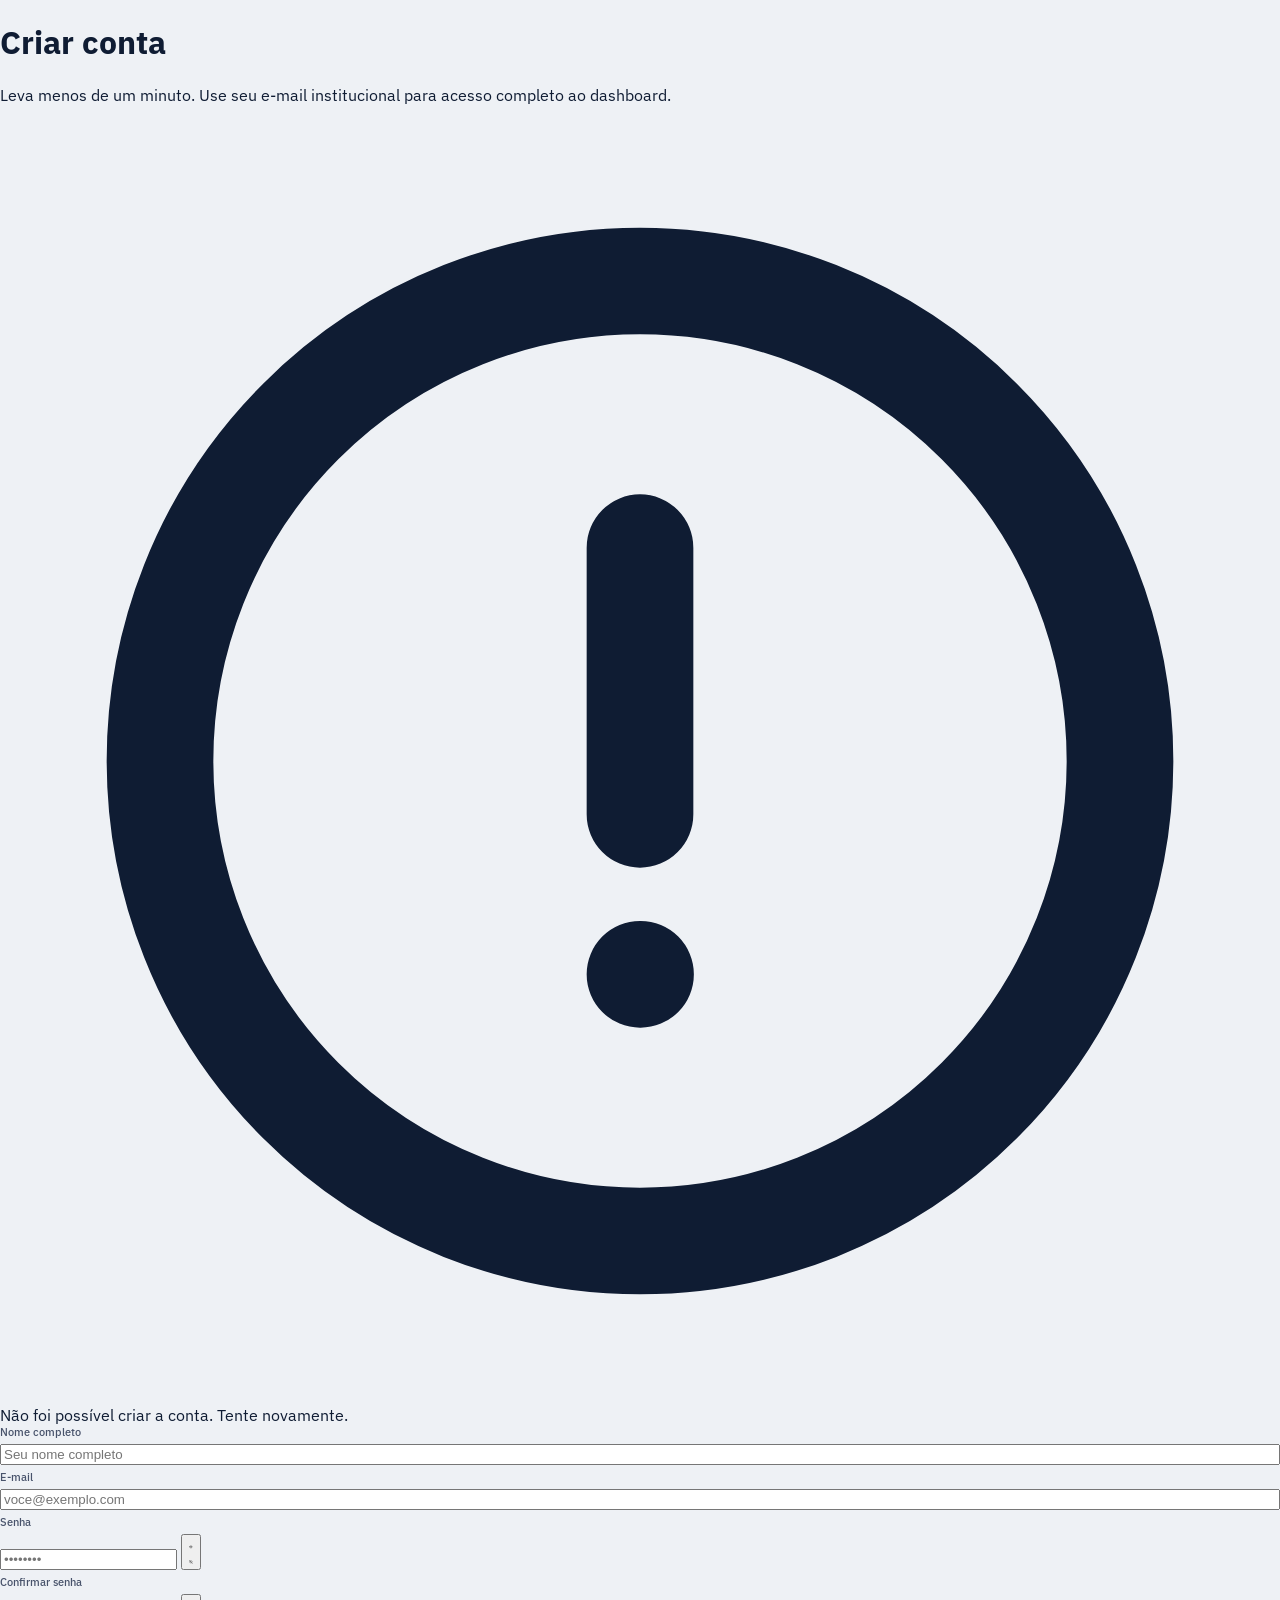
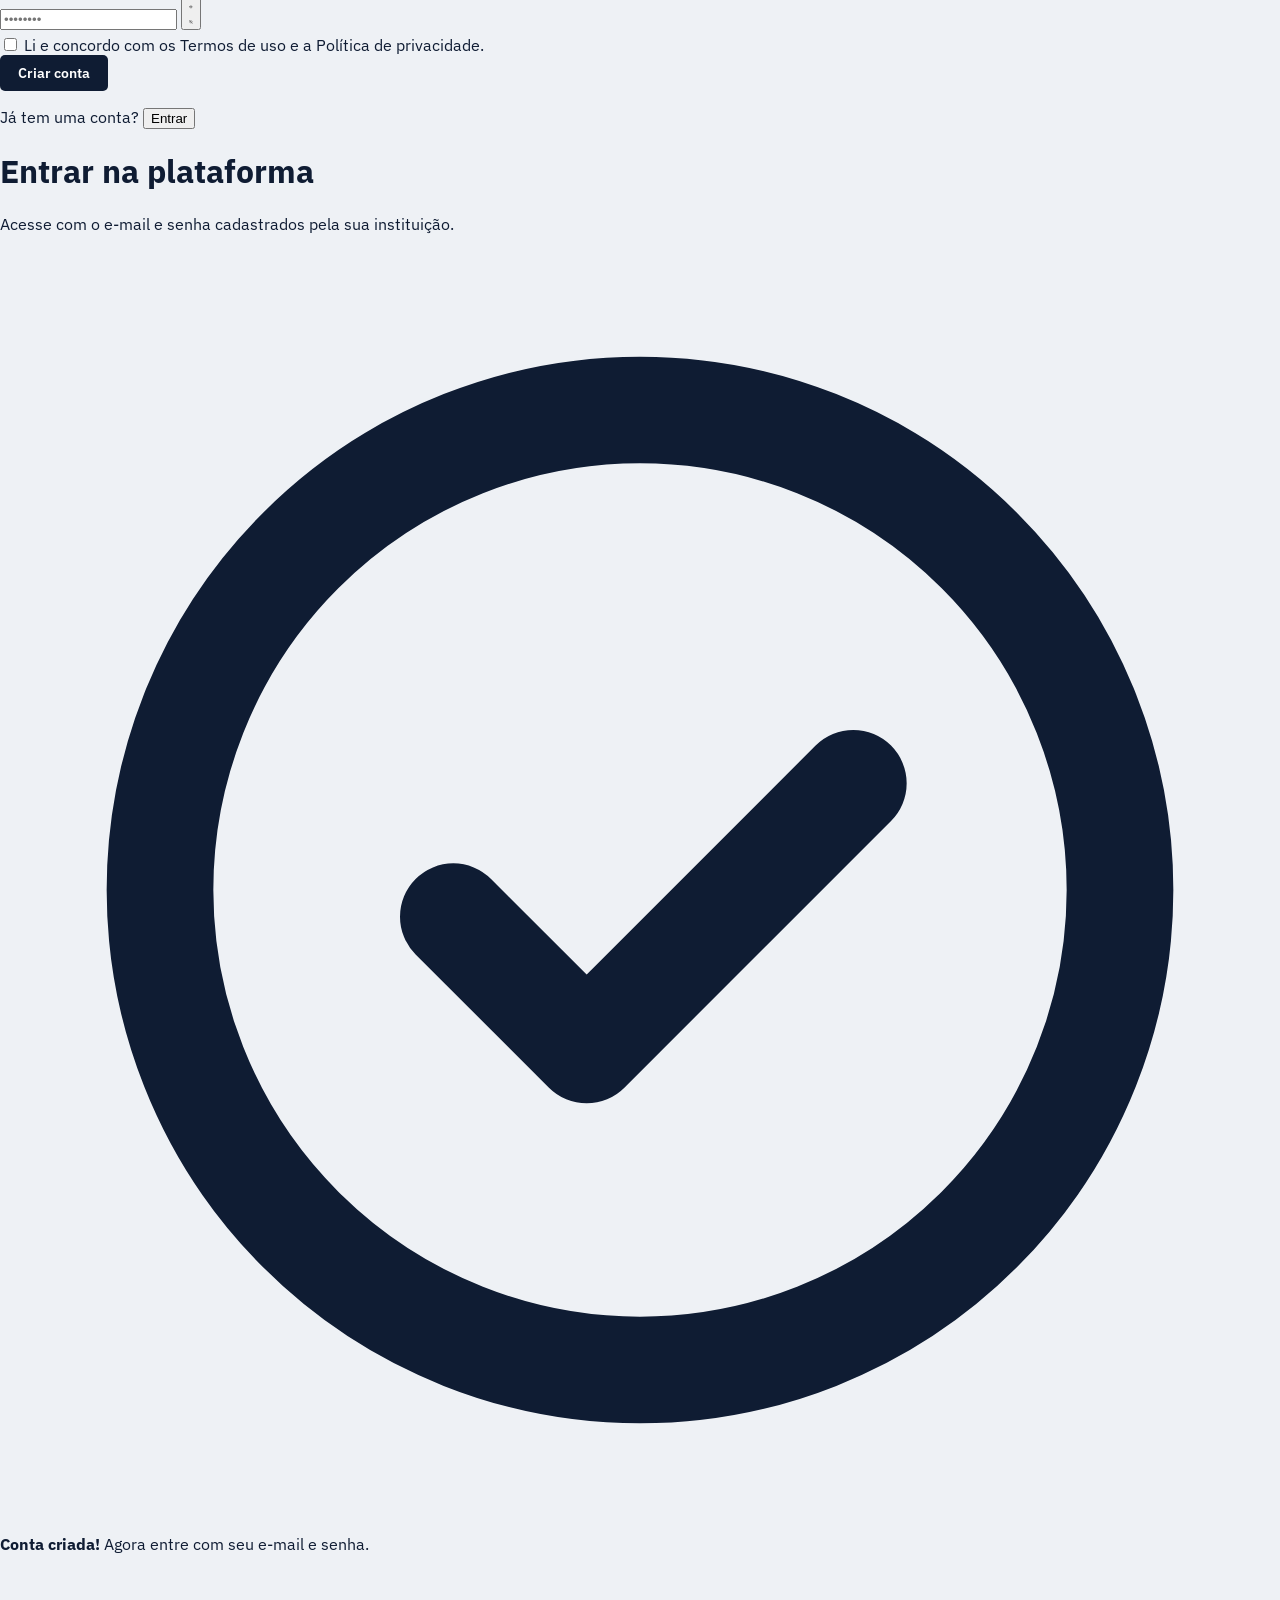
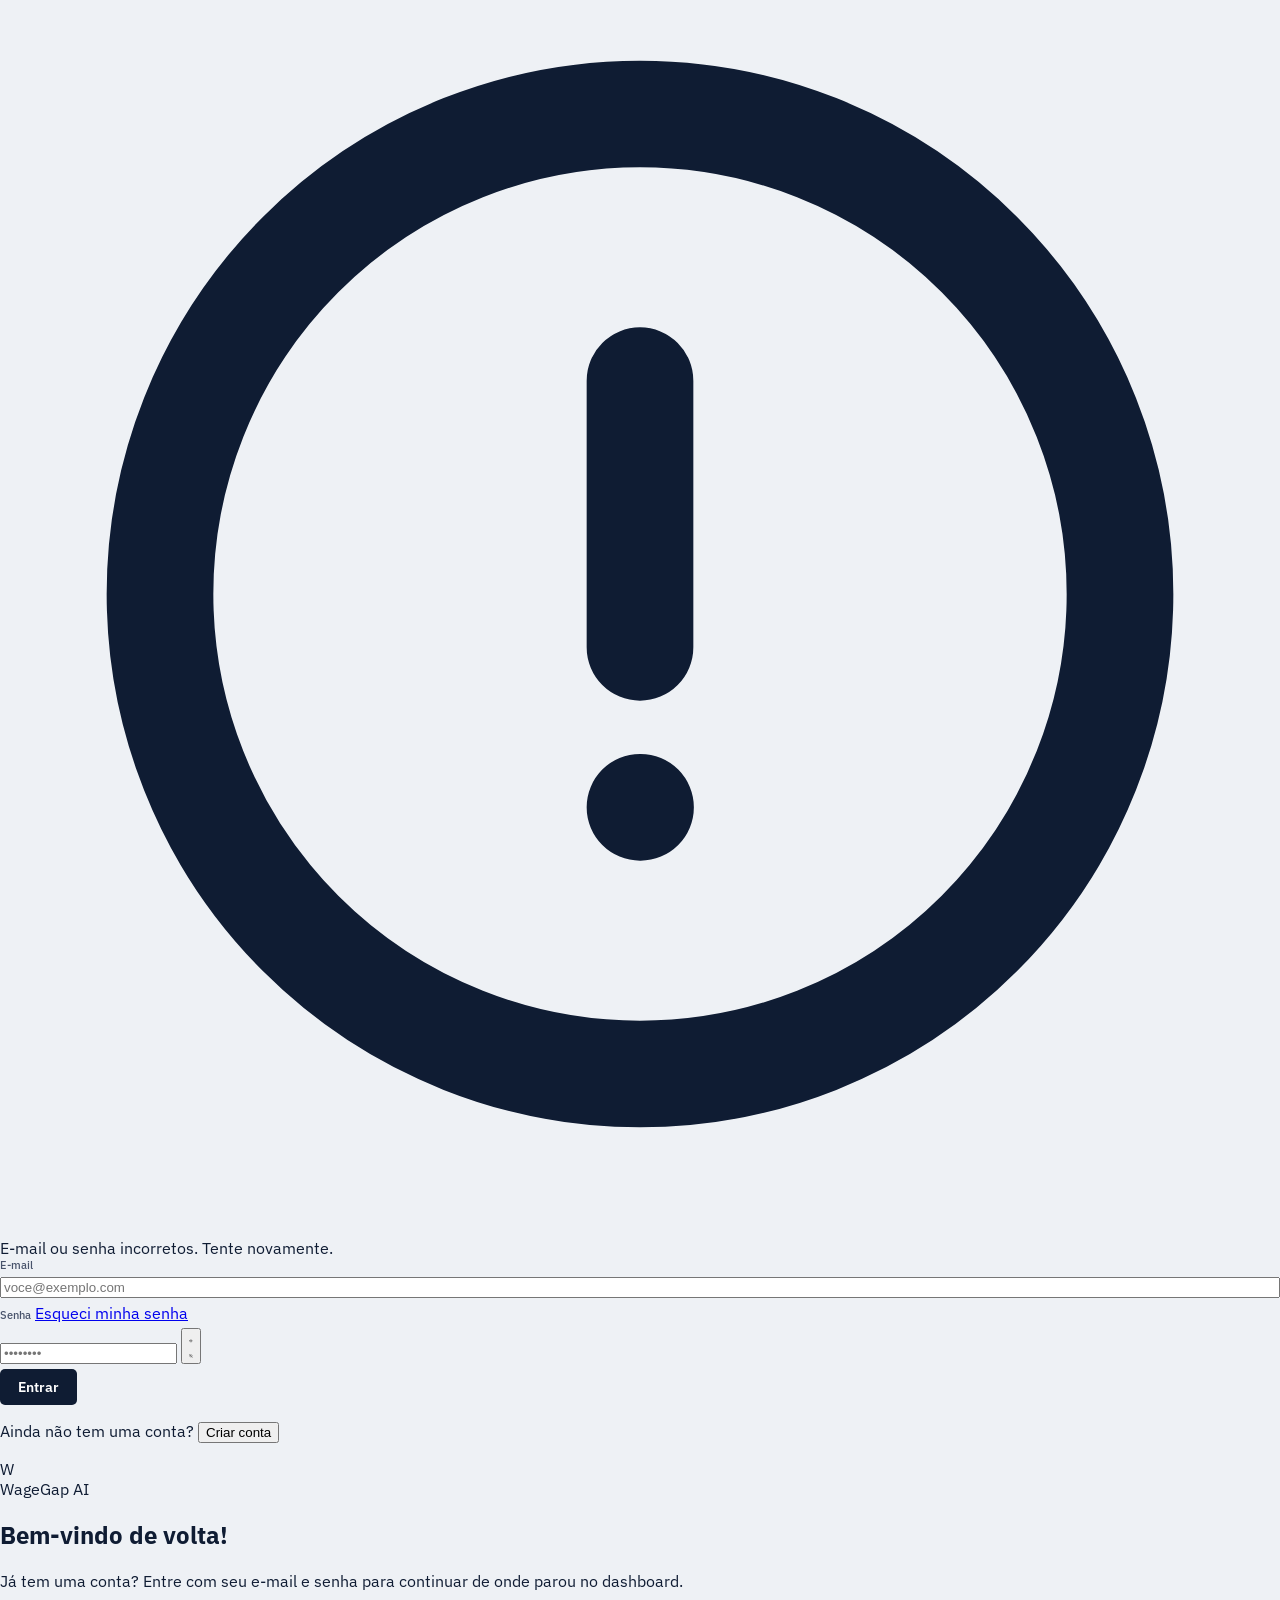
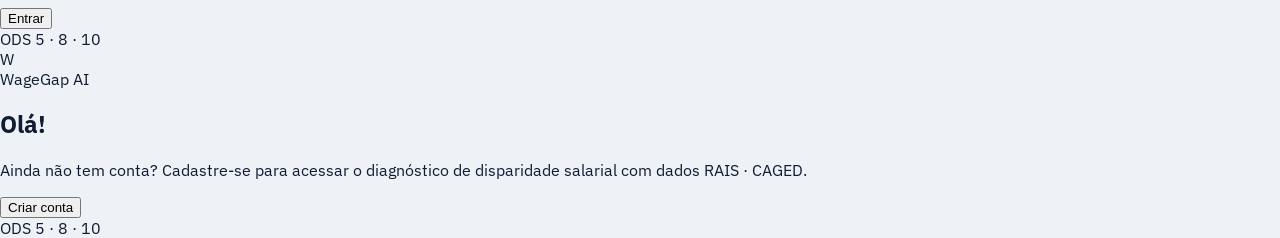
==== commit bae33f43: "arrumando erro de telas os códigos foram passados a mim de uma forma errada e não estavam funcionand" ====
--- a/Front-end/index.html
+++ b/Front-end/index.html
@@ -16,4 +16,4 @@
   <script>window.location.replace("pages/login.html");</script>
   <a href="pages/login.html">Ir para o WageGap AI</a>
 </body>
-</html>
+</html>
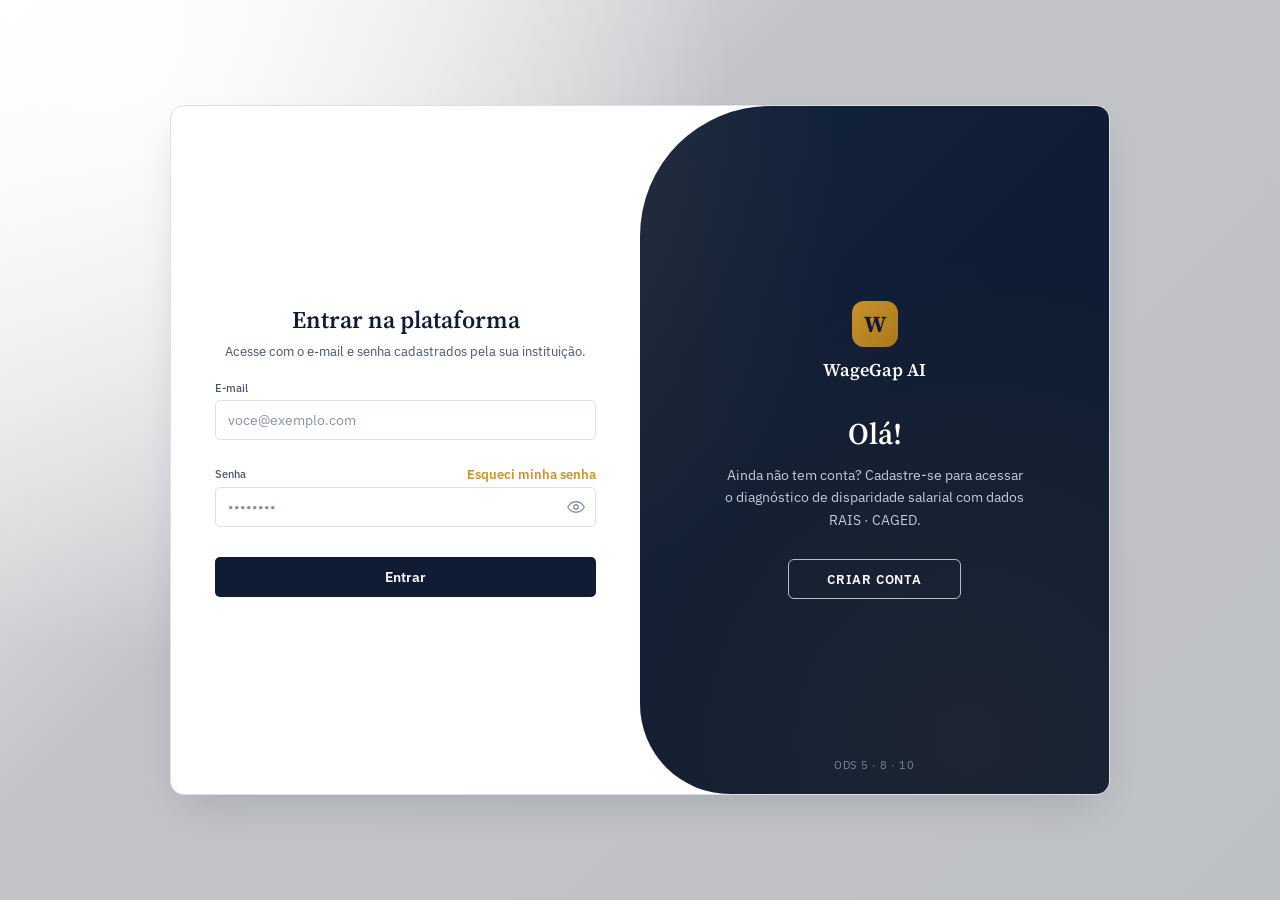
==== commit c9c1710b: "arrumado um erro com relação aos arquivos css foi arrumado, agora as telas voltaram a funcionar." ====
--- a/Front-end/index.html
+++ b/Front-end/index.html
@@ -14,6 +14,6 @@
 </head>
 <body>
   <script>window.location.replace("pages/login.html");</script>
-  <a href="pages/login.html">Ir para o WageGap AI</a>
+  <a href="pages/login.html">Login</a>
 </body>
 </html>
